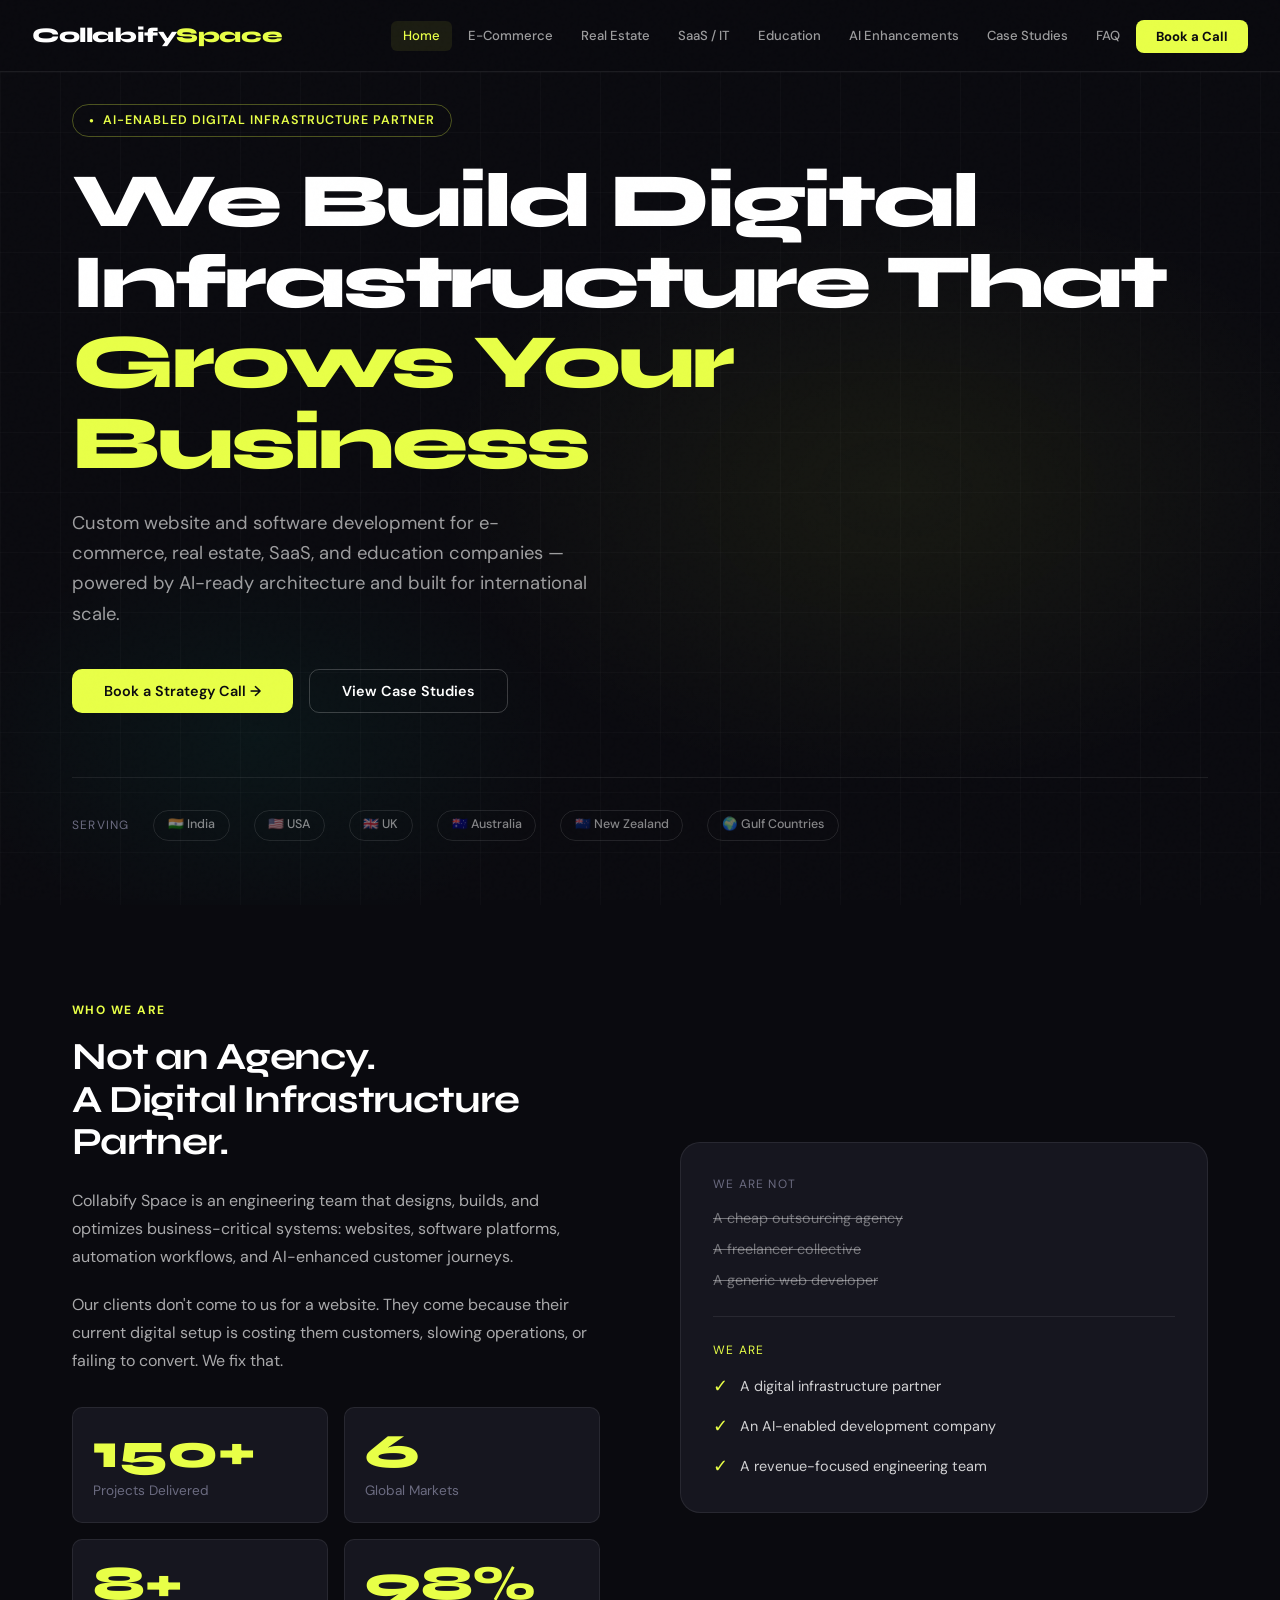
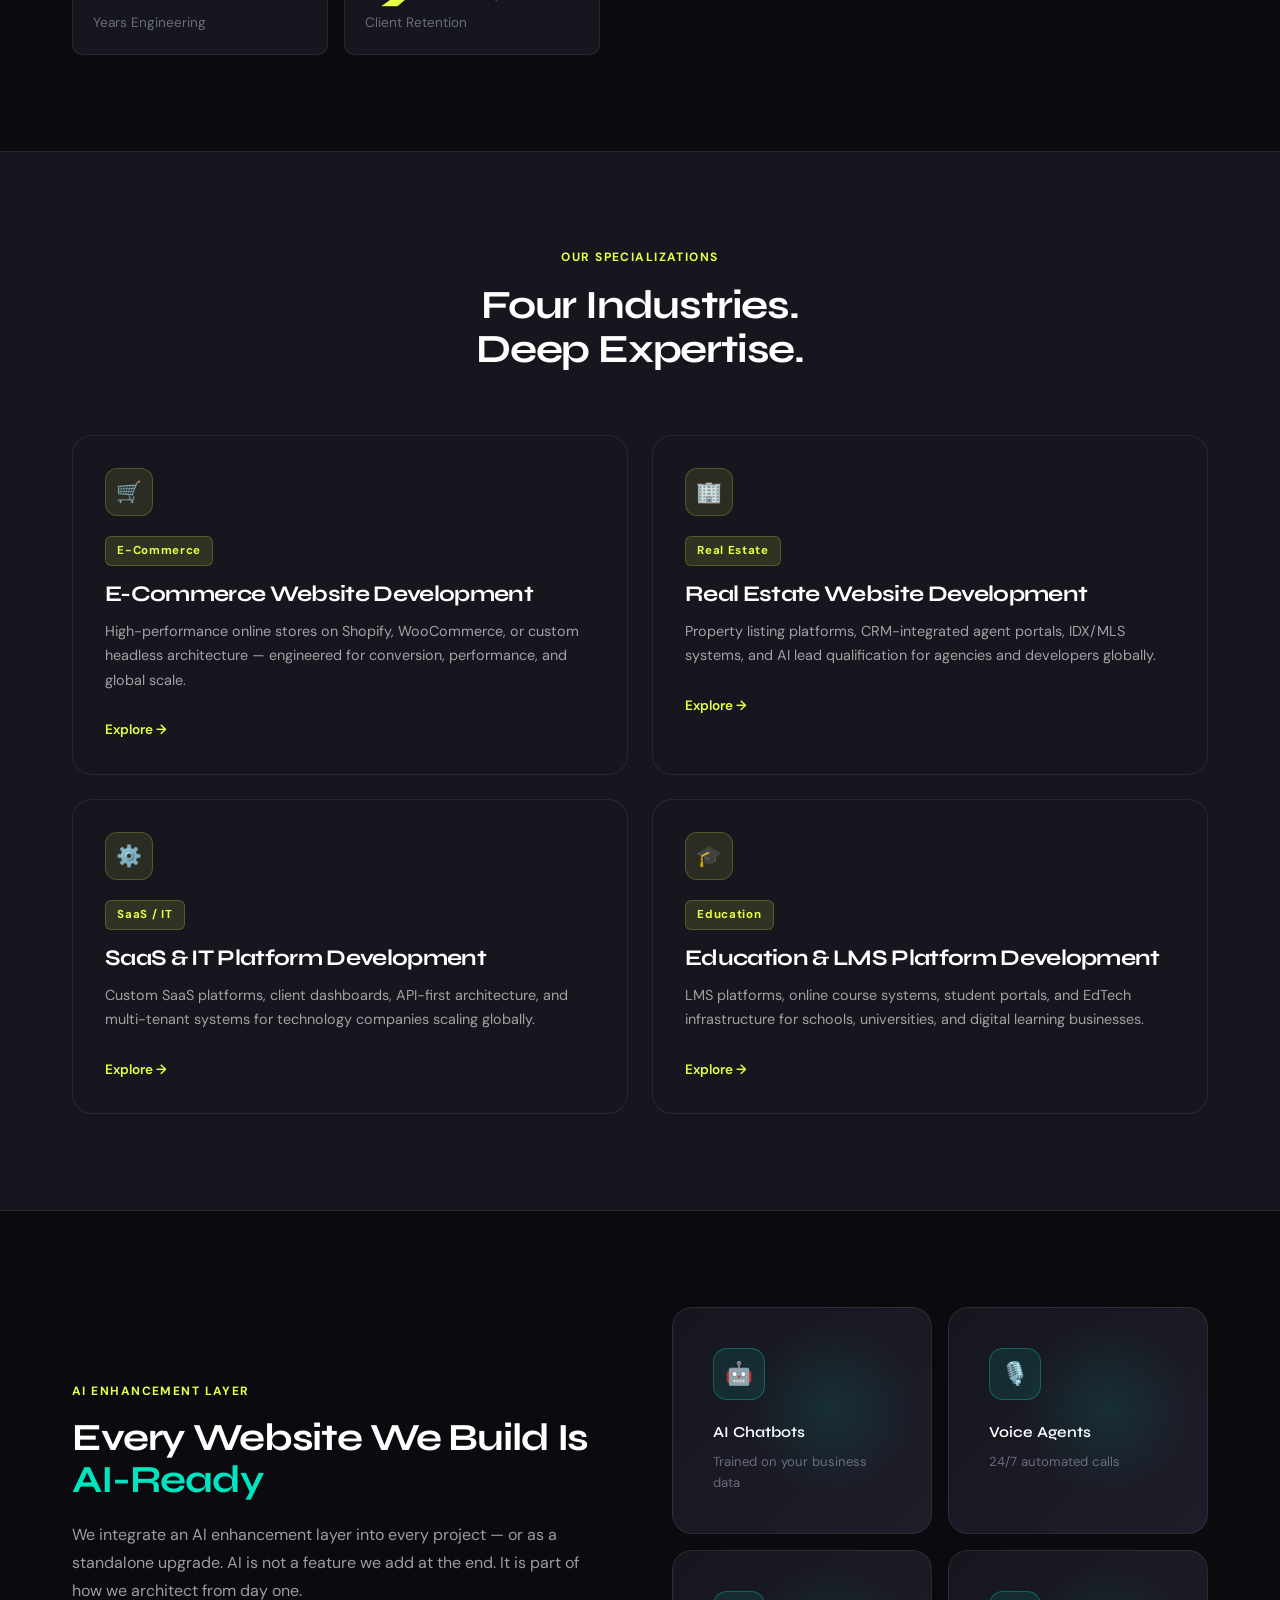
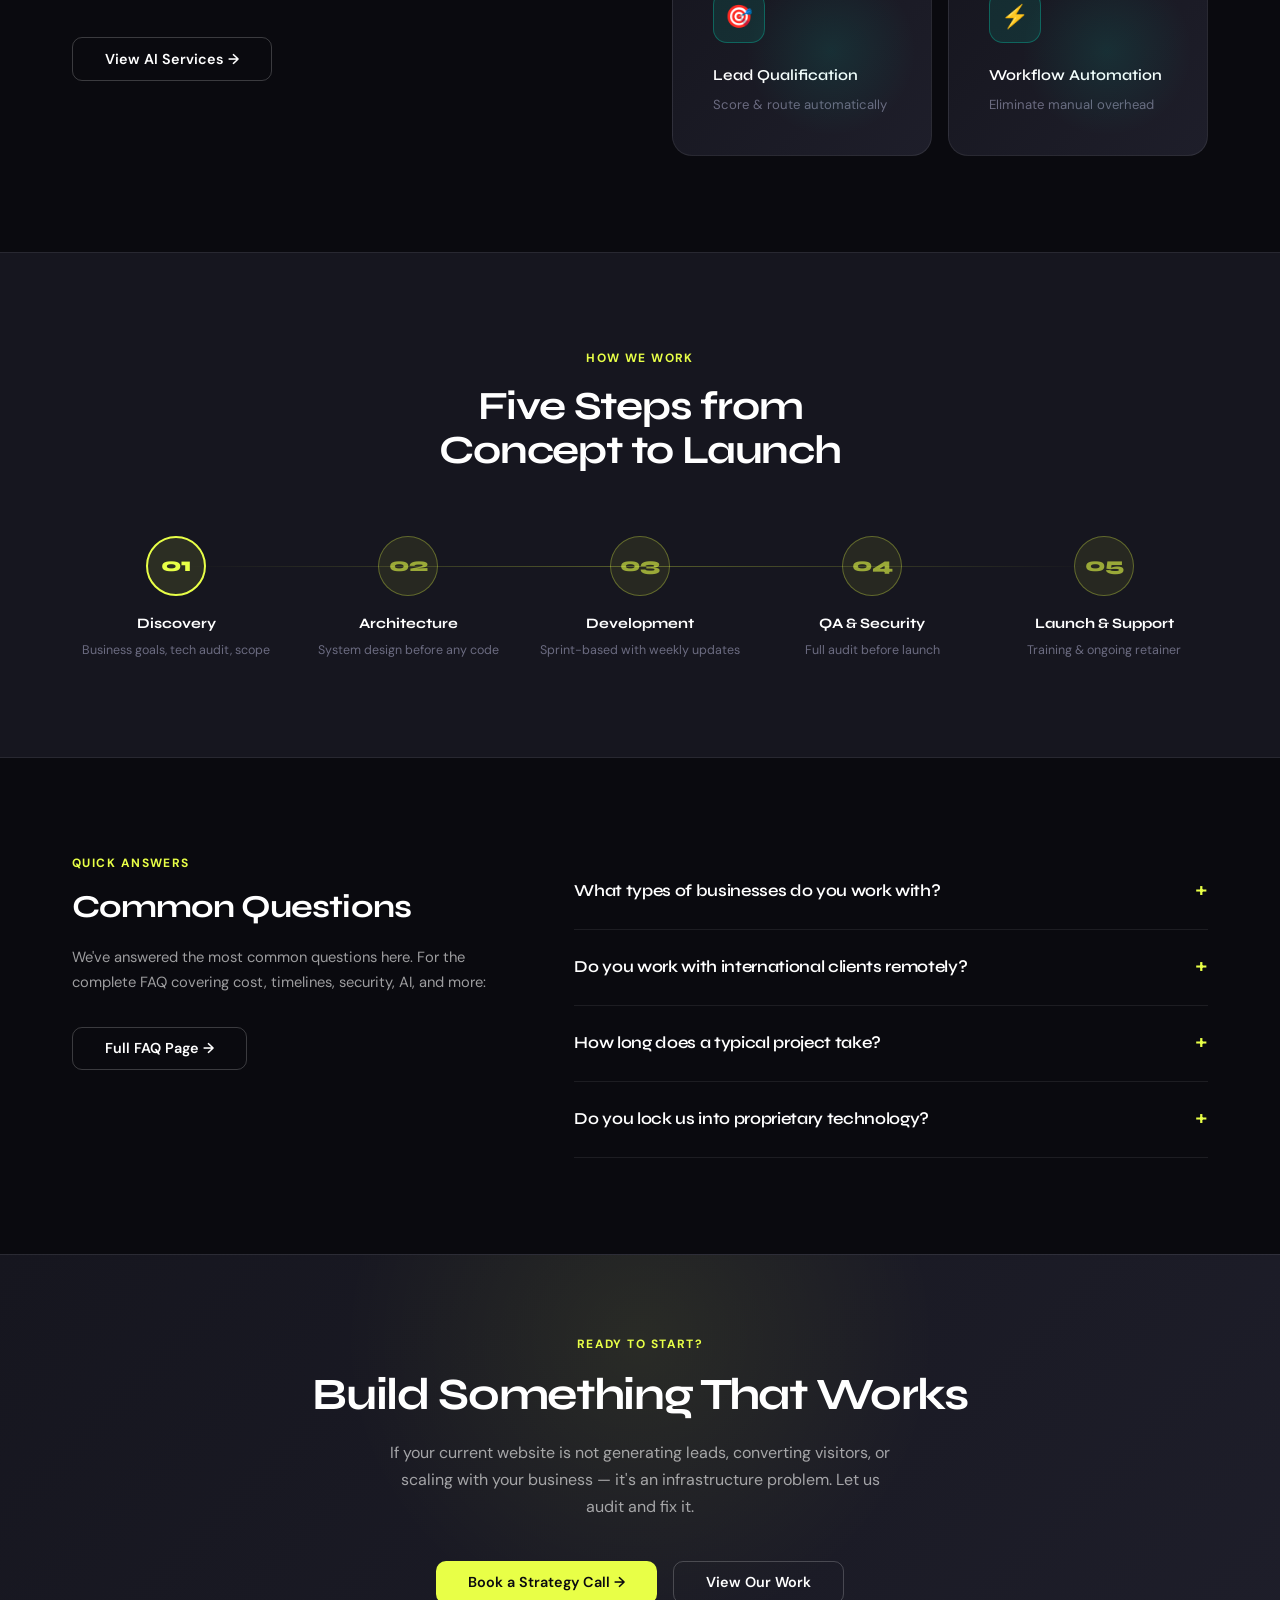
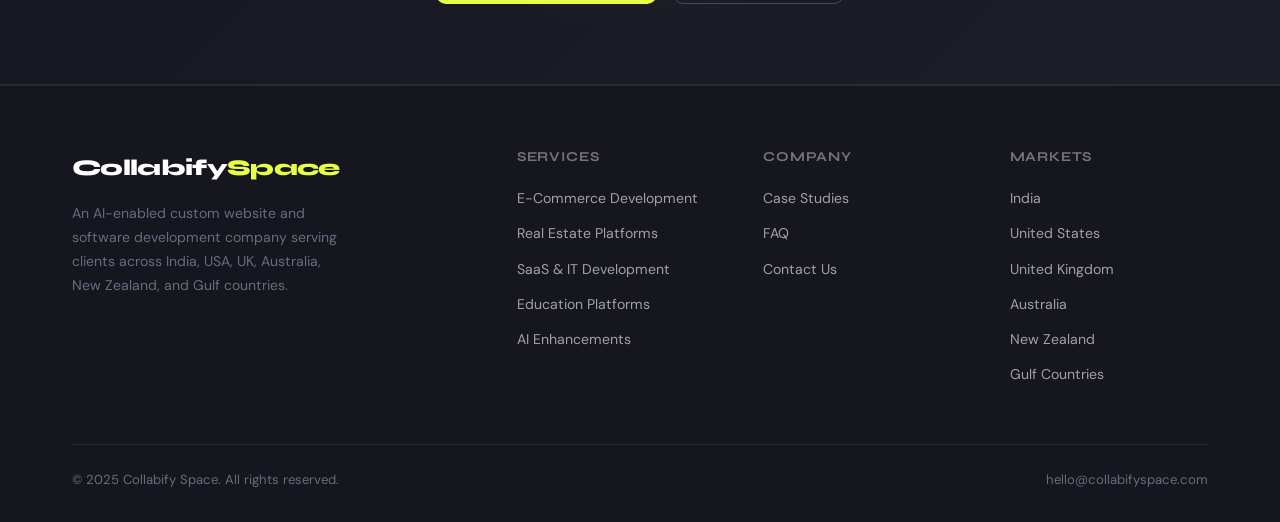
==== collabify-space-website.html @ 069c8706 "Add files via upload" ====
<!DOCTYPE html>
<html lang="en">
<head>
<meta charset="UTF-8">
<meta name="viewport" content="width=device-width, initial-scale=1.0">
<title>Collabify Space — AI-Enabled Web & Software Development</title>
<meta name="description" content="Collabify Space builds revenue-focused websites and software systems for e-commerce, real estate, SaaS, and education businesses across India, USA, UK, Australia, New Zealand, and the Gulf.">
<link rel="preconnect" href="https://fonts.googleapis.com">
<link href="https://fonts.googleapis.com/css2?family=Syne:wght@400;500;600;700;800&family=DM+Sans:ital,opsz,wght@0,9..40,300;0,9..40,400;0,9..40,500;1,9..40,300&display=swap" rel="stylesheet">
<style>
  :root {
    --ink: #0a0a0f;
    --ink2: #16161f;
    --ink3: #1e1e2a;
    --surface: #f5f4f0;
    --surface2: #eeecea;
    --accent: #e8ff47;
    --accent2: #00e5c0;
    --muted: #6b6b80;
    --border: rgba(255,255,255,0.08);
    --border-light: rgba(0,0,0,0.1);
    --font-display: 'Syne', sans-serif;
    --font-body: 'DM Sans', sans-serif;
    --radius: 12px;
    --radius-lg: 20px;
  }

  *, *::before, *::after { box-sizing: border-box; margin: 0; padding: 0; }

  html { scroll-behavior: smooth; }

  body {
    font-family: var(--font-body);
    background: var(--ink);
    color: #fff;
    line-height: 1.6;
    overflow-x: hidden;
  }

  /* NOISE TEXTURE */
  body::before {
    content: '';
    position: fixed;
    inset: 0;
    background-image: url("data:image/svg+xml,%3Csvg viewBox='0 0 256 256' xmlns='http://www.w3.org/2000/svg'%3E%3Cfilter id='noise'%3E%3CfeTurbulence type='fractalNoise' baseFrequency='0.9' numOctaves='4' stitchTiles='stitch'/%3E%3C/filter%3E%3Crect width='100%25' height='100%25' filter='url(%23noise)' opacity='0.04'/%3E%3C/svg%3E");
    pointer-events: none;
    z-index: 9999;
    opacity: 0.4;
  }

  /* ===== NAV ===== */
  nav {
    position: fixed;
    top: 0; left: 0; right: 0;
    z-index: 100;
    padding: 0 2rem;
    height: 72px;
    display: flex;
    align-items: center;
    justify-content: space-between;
    background: rgba(10,10,15,0.85);
    backdrop-filter: blur(20px);
    border-bottom: 1px solid var(--border);
  }

  .nav-logo {
    font-family: var(--font-display);
    font-size: 1.3rem;
    font-weight: 800;
    color: #fff;
    cursor: pointer;
    letter-spacing: -0.02em;
  }
  .nav-logo span { color: var(--accent); }

  .nav-links {
    display: flex;
    gap: 0.25rem;
    list-style: none;
  }

  .nav-links a {
    font-family: var(--font-body);
    font-size: 0.82rem;
    font-weight: 500;
    color: rgba(255,255,255,0.6);
    text-decoration: none;
    padding: 0.4rem 0.75rem;
    border-radius: 6px;
    transition: all 0.2s;
    cursor: pointer;
  }
  .nav-links a:hover { color: #fff; background: rgba(255,255,255,0.07); }
  .nav-links a.active { color: var(--accent); background: rgba(232,255,71,0.08); }

  .nav-cta {
    background: var(--accent);
    color: var(--ink) !important;
    font-weight: 700 !important;
    padding: 0.5rem 1.25rem !important;
    border-radius: 8px !important;
  }
  .nav-cta:hover { background: #fff !important; color: var(--ink) !important; }

  .hamburger {
    display: none;
    flex-direction: column;
    gap: 5px;
    cursor: pointer;
    padding: 4px;
  }
  .hamburger span {
    display: block;
    width: 24px;
    height: 2px;
    background: #fff;
    border-radius: 2px;
    transition: 0.3s;
  }

  /* ===== PAGE SYSTEM ===== */
  .page { display: none; padding-top: 72px; min-height: 100vh; }
  .page.active { display: block; }

  /* ===== LAYOUT ===== */
  .container { max-width: 1200px; margin: 0 auto; padding: 0 2rem; }
  .section { padding: 6rem 0; }
  .section-sm { padding: 4rem 0; }

  /* ===== TYPOGRAPHY ===== */
  h1, h2, h3, h4, h5 {
    font-family: var(--font-display);
    line-height: 1.1;
    letter-spacing: -0.03em;
  }

  .hero-tag {
    display: inline-flex;
    align-items: center;
    gap: 0.5rem;
    font-size: 0.78rem;
    font-weight: 600;
    letter-spacing: 0.08em;
    text-transform: uppercase;
    color: var(--accent);
    border: 1px solid rgba(232,255,71,0.3);
    padding: 0.35rem 1rem;
    border-radius: 100px;
    margin-bottom: 1.5rem;
  }
  .hero-tag::before { content: '●'; font-size: 0.5rem; }

  .label {
    font-size: 0.75rem;
    font-weight: 700;
    letter-spacing: 0.12em;
    text-transform: uppercase;
    color: var(--accent);
    margin-bottom: 1rem;
    display: block;
  }

  /* ===== BUTTONS ===== */
  .btn {
    display: inline-flex;
    align-items: center;
    gap: 0.5rem;
    font-family: var(--font-body);
    font-size: 0.9rem;
    font-weight: 600;
    padding: 0.85rem 2rem;
    border-radius: 10px;
    border: none;
    cursor: pointer;
    text-decoration: none;
    transition: all 0.25s;
    line-height: 1;
  }
  .btn-primary {
    background: var(--accent);
    color: var(--ink);
  }
  .btn-primary:hover { background: #fff; transform: translateY(-2px); box-shadow: 0 12px 40px rgba(232,255,71,0.3); }

  .btn-outline {
    background: transparent;
    color: #fff;
    border: 1px solid rgba(255,255,255,0.2);
  }
  .btn-outline:hover { border-color: rgba(255,255,255,0.6); background: rgba(255,255,255,0.05); }

  /* ===== CARDS ===== */
  .card {
    background: var(--ink2);
    border: 1px solid var(--border);
    border-radius: var(--radius-lg);
    padding: 2rem;
    transition: all 0.3s;
  }
  .card:hover { border-color: rgba(232,255,71,0.2); transform: translateY(-4px); }

  /* ===== GRID ===== */
  .grid-2 { display: grid; grid-template-columns: repeat(2, 1fr); gap: 1.5rem; }
  .grid-3 { display: grid; grid-template-columns: repeat(3, 1fr); gap: 1.5rem; }
  .grid-4 { display: grid; grid-template-columns: repeat(4, 1fr); gap: 1.5rem; }

  /* ===== DIVIDER ===== */
  .divider { border: none; border-top: 1px solid var(--border); margin: 0; }

  /* ===== BADGE ===== */
  .badge {
    display: inline-block;
    font-size: 0.72rem;
    font-weight: 700;
    letter-spacing: 0.06em;
    padding: 0.3rem 0.7rem;
    border-radius: 6px;
    background: rgba(232,255,71,0.12);
    color: var(--accent);
    border: 1px solid rgba(232,255,71,0.2);
  }

  .badge-teal {
    background: rgba(0,229,192,0.12);
    color: var(--accent2);
    border-color: rgba(0,229,192,0.2);
  }

  /* ===== ACCENT LINE ===== */
  .accent-line {
    display: inline-block;
    width: 40px;
    height: 3px;
    background: var(--accent);
    border-radius: 2px;
    margin-bottom: 1.5rem;
  }

  /* ===== STAT BLOCK ===== */
  .stat-num {
    font-family: var(--font-display);
    font-size: 3rem;
    font-weight: 800;
    color: var(--accent);
    line-height: 1;
  }
  .stat-label { font-size: 0.85rem; color: var(--muted); margin-top: 0.25rem; }

  /* ===== FAQ ACCORDION ===== */
  .faq-item {
    border-bottom: 1px solid var(--border);
    padding: 1.5rem 0;
  }
  .faq-q {
    font-family: var(--font-display);
    font-size: 1.05rem;
    font-weight: 600;
    cursor: pointer;
    display: flex;
    justify-content: space-between;
    align-items: start;
    gap: 1rem;
    color: #fff;
    letter-spacing: -0.02em;
  }
  .faq-q::after {
    content: '+';
    font-size: 1.5rem;
    color: var(--accent);
    flex-shrink: 0;
    line-height: 1;
    transition: transform 0.3s;
  }
  .faq-item.open .faq-q::after { transform: rotate(45deg); }
  .faq-a {
    font-size: 0.92rem;
    color: rgba(255,255,255,0.65);
    line-height: 1.7;
    max-height: 0;
    overflow: hidden;
    transition: max-height 0.4s ease, padding-top 0.3s;
  }
  .faq-item.open .faq-a { max-height: 400px; padding-top: 1rem; }

  /* ===== PROCESS STEPS ===== */
  .process-step {
    display: flex;
    gap: 1.5rem;
    align-items: start;
  }
  .step-num {
    font-family: var(--font-display);
    font-size: 3rem;
    font-weight: 800;
    color: rgba(232,255,71,0.15);
    line-height: 1;
    flex-shrink: 0;
    width: 60px;
    text-align: center;
  }

  /* ===== TECH PILL ===== */
  .tech-pill {
    display: inline-block;
    font-size: 0.78rem;
    font-weight: 500;
    padding: 0.35rem 0.85rem;
    border-radius: 100px;
    background: rgba(255,255,255,0.06);
    border: 1px solid rgba(255,255,255,0.1);
    color: rgba(255,255,255,0.75);
    margin: 0.2rem;
  }

  /* ===== CTA SECTION ===== */
  .cta-section {
    background: linear-gradient(135deg, var(--ink2) 0%, var(--ink3) 100%);
    border-top: 1px solid var(--border);
    border-bottom: 1px solid var(--border);
    text-align: center;
    padding: 5rem 0;
    position: relative;
    overflow: hidden;
  }
  .cta-section::before {
    content: '';
    position: absolute;
    top: -50%;
    left: 50%;
    transform: translateX(-50%);
    width: 600px;
    height: 600px;
    background: radial-gradient(circle, rgba(232,255,71,0.08) 0%, transparent 70%);
    pointer-events: none;
  }

  /* ===== FOOTER ===== */
  footer {
    background: var(--ink2);
    border-top: 1px solid var(--border);
    padding: 4rem 0 2rem;
  }
  .footer-grid { display: grid; grid-template-columns: 2fr 1fr 1fr 1fr; gap: 3rem; }
  .footer-logo {
    font-family: var(--font-display);
    font-size: 1.4rem;
    font-weight: 800;
    letter-spacing: -0.03em;
    margin-bottom: 1rem;
  }
  .footer-logo span { color: var(--accent); }
  .footer-desc { font-size: 0.88rem; color: var(--muted); line-height: 1.7; max-width: 280px; }
  .footer-col h4 {
    font-family: var(--font-display);
    font-size: 0.85rem;
    font-weight: 700;
    letter-spacing: 0.06em;
    text-transform: uppercase;
    color: rgba(255,255,255,0.4);
    margin-bottom: 1.25rem;
  }
  .footer-col ul { list-style: none; }
  .footer-col ul li { margin-bottom: 0.6rem; }
  .footer-col ul li a {
    font-size: 0.88rem;
    color: rgba(255,255,255,0.6);
    text-decoration: none;
    cursor: pointer;
    transition: color 0.2s;
  }
  .footer-col ul li a:hover { color: var(--accent); }
  .footer-bottom {
    margin-top: 3rem;
    padding-top: 1.5rem;
    border-top: 1px solid var(--border);
    display: flex;
    justify-content: space-between;
    align-items: center;
    font-size: 0.82rem;
    color: var(--muted);
  }

  /* ===== HERO SPECIFIC ===== */
  .hero {
    min-height: calc(100vh - 72px);
    display: flex;
    align-items: center;
    position: relative;
    overflow: hidden;
  }
  .hero-bg {
    position: absolute;
    inset: 0;
    background:
      radial-gradient(ellipse 60% 60% at 70% 50%, rgba(232,255,71,0.06) 0%, transparent 60%),
      radial-gradient(ellipse 40% 40% at 20% 80%, rgba(0,229,192,0.05) 0%, transparent 60%);
  }
  .hero-grid-lines {
    position: absolute;
    inset: 0;
    background-image:
      linear-gradient(rgba(255,255,255,0.02) 1px, transparent 1px),
      linear-gradient(90deg, rgba(255,255,255,0.02) 1px, transparent 1px);
    background-size: 60px 60px;
  }

  .hero h1 {
    font-size: clamp(2.8rem, 6vw, 5rem);
    font-weight: 800;
    line-height: 1.05;
    letter-spacing: -0.04em;
    margin-bottom: 1.5rem;
  }
  .hero h1 em {
    font-style: normal;
    color: var(--accent);
  }
  .hero-sub {
    font-size: 1.15rem;
    color: rgba(255,255,255,0.6);
    max-width: 520px;
    line-height: 1.65;
    margin-bottom: 2.5rem;
  }
  .hero-actions { display: flex; gap: 1rem; flex-wrap: wrap; }

  .hero-markets {
    margin-top: 4rem;
    padding-top: 2rem;
    border-top: 1px solid var(--border);
    display: flex;
    align-items: center;
    gap: 1.5rem;
    flex-wrap: wrap;
  }
  .market-label { font-size: 0.75rem; color: var(--muted); text-transform: uppercase; letter-spacing: 0.1em; }
  .market-pill {
    font-size: 0.78rem;
    font-weight: 500;
    color: rgba(255,255,255,0.5);
    border: 1px solid rgba(255,255,255,0.1);
    padding: 0.3rem 0.85rem;
    border-radius: 100px;
  }

  /* ===== SERVICE PAGE HERO ===== */
  .page-hero {
    padding: 5rem 0 4rem;
    position: relative;
    overflow: hidden;
    border-bottom: 1px solid var(--border);
  }
  .page-hero::after {
    content: '';
    position: absolute;
    right: -100px;
    top: -100px;
    width: 500px;
    height: 500px;
    background: radial-gradient(circle, rgba(232,255,71,0.06) 0%, transparent 60%);
    pointer-events: none;
  }
  .page-hero h1 { font-size: clamp(2rem, 4vw, 3.5rem); margin-bottom: 1.25rem; }
  .page-hero p {
    font-size: 1.05rem;
    color: rgba(255,255,255,0.6);
    max-width: 600px;
    line-height: 1.7;
  }

  /* ===== FEATURE GRID ===== */
  .feature-icon {
    width: 48px;
    height: 48px;
    border-radius: 12px;
    background: rgba(232,255,71,0.1);
    border: 1px solid rgba(232,255,71,0.2);
    display: flex;
    align-items: center;
    justify-content: center;
    font-size: 1.3rem;
    margin-bottom: 1.25rem;
  }

  /* ===== TIMELINE ===== */
  .timeline {
    position: relative;
    padding-left: 2rem;
  }
  .timeline::before {
    content: '';
    position: absolute;
    left: 0;
    top: 0;
    bottom: 0;
    width: 2px;
    background: linear-gradient(to bottom, var(--accent), transparent);
  }
  .timeline-item {
    position: relative;
    padding-bottom: 2rem;
    padding-left: 2rem;
  }
  .timeline-item::before {
    content: '';
    position: absolute;
    left: -1.55rem;
    top: 6px;
    width: 10px;
    height: 10px;
    border-radius: 50%;
    background: var(--accent);
    border: 2px solid var(--ink);
  }
  .timeline-week {
    font-size: 0.75rem;
    font-weight: 700;
    color: var(--accent);
    letter-spacing: 0.08em;
    text-transform: uppercase;
    margin-bottom: 0.25rem;
  }
  .timeline-step { font-family: var(--font-display); font-size: 1rem; font-weight: 600; margin-bottom: 0.4rem; }
  .timeline-desc { font-size: 0.88rem; color: var(--muted); line-height: 1.6; }

  /* ===== CASE STUDY ===== */
  .case-card {
    background: var(--ink2);
    border: 1px solid var(--border);
    border-radius: var(--radius-lg);
    padding: 2.5rem;
    transition: all 0.3s;
  }
  .case-card:hover { border-color: rgba(232,255,71,0.2); }
  .case-result {
    background: rgba(232,255,71,0.06);
    border: 1px solid rgba(232,255,71,0.15);
    border-radius: 10px;
    padding: 1.25rem;
    margin-top: 1.5rem;
  }

  /* ===== INDUSTRY STRIP ===== */
  .industry-strip {
    display: flex;
    gap: 1rem;
    flex-wrap: wrap;
    margin: 2rem 0;
  }
  .industry-item {
    display: flex;
    align-items: center;
    gap: 0.6rem;
    padding: 0.75rem 1.25rem;
    border: 1px solid var(--border);
    border-radius: 10px;
    cursor: pointer;
    transition: all 0.25s;
    text-decoration: none;
    color: rgba(255,255,255,0.7);
    font-size: 0.88rem;
    font-weight: 500;
  }
  .industry-item:hover { border-color: rgba(232,255,71,0.4); color: var(--accent); background: rgba(232,255,71,0.04); }
  .industry-item .icon { font-size: 1.2rem; }

  /* ===== AI FEATURE BLOCK ===== */
  .ai-block {
    background: linear-gradient(135deg, var(--ink2), var(--ink3));
    border: 1px solid var(--border);
    border-radius: var(--radius-lg);
    padding: 2.5rem;
    position: relative;
    overflow: hidden;
    transition: all 0.3s;
  }
  .ai-block::before {
    content: '';
    position: absolute;
    top: 0; right: 0;
    width: 200px; height: 200px;
    background: radial-gradient(circle, rgba(0,229,192,0.1) 0%, transparent 60%);
  }
  .ai-block:hover { border-color: rgba(0,229,192,0.3); }
  .ai-icon {
    width: 52px;
    height: 52px;
    border-radius: 14px;
    background: rgba(0,229,192,0.1);
    border: 1px solid rgba(0,229,192,0.3);
    display: flex;
    align-items: center;
    justify-content: center;
    font-size: 1.4rem;
    margin-bottom: 1.25rem;
  }

  /* ===== RESPONSIVE ===== */
  @media (max-width: 900px) {
    .nav-links { display: none; }
    .nav-links.open {
      display: flex;
      flex-direction: column;
      position: fixed;
      top: 72px; left: 0; right: 0;
      background: var(--ink);
      padding: 1rem;
      border-bottom: 1px solid var(--border);
      z-index: 99;
    }
    .hamburger { display: flex; }
    .grid-2, .grid-3, .grid-4 { grid-template-columns: 1fr; }
    .footer-grid { grid-template-columns: 1fr 1fr; gap: 2rem; }
    .hero h1 { font-size: 2.5rem; }
    .footer-bottom { flex-direction: column; gap: 0.5rem; text-align: center; }
    .nav-cta { display: none; }
  }

  @media (max-width: 600px) {
    .footer-grid { grid-template-columns: 1fr; }
    .section { padding: 4rem 0; }
    .container { padding: 0 1.25rem; }
  }

  /* ===== ANIMATIONS ===== */
  @keyframes fadeUp {
    from { opacity: 0; transform: translateY(30px); }
    to { opacity: 1; transform: translateY(0); }
  }
  .fade-up { animation: fadeUp 0.7s ease forwards; }
  .fade-up-2 { animation: fadeUp 0.7s 0.15s ease forwards; opacity: 0; }
  .fade-up-3 { animation: fadeUp 0.7s 0.3s ease forwards; opacity: 0; }
  .fade-up-4 { animation: fadeUp 0.7s 0.45s ease forwards; opacity: 0; }

  @keyframes pulse-dot {
    0%, 100% { opacity: 1; }
    50% { opacity: 0.3; }
  }
  .pulse { animation: pulse-dot 2s infinite; }

  /* ===== INLINE SEPARATOR ===== */
  .sep { color: var(--muted); margin: 0 0.5rem; }

  /* ===== PRICING RANGE ===== */
  .pricing-card {
    background: var(--ink2);
    border: 1px solid var(--border);
    border-radius: var(--radius-lg);
    padding: 2rem;
    text-align: center;
  }
  .pricing-card.featured {
    border-color: var(--accent);
    background: linear-gradient(135deg, rgba(232,255,71,0.06), var(--ink2));
  }
  .pricing-tier {
    font-family: var(--font-display);
    font-size: 1.1rem;
    font-weight: 700;
    margin-bottom: 0.5rem;
  }
  .pricing-range {
    font-family: var(--font-display);
    font-size: 1.8rem;
    font-weight: 800;
    color: var(--accent);
    margin: 1rem 0;
  }
  .pricing-desc { font-size: 0.85rem; color: var(--muted); }

  /* ===== WHY US TABLE ===== */
  .comparison-row {
    display: grid;
    grid-template-columns: 1fr 1fr 1fr;
    gap: 0;
    border-bottom: 1px solid var(--border);
    padding: 1rem 0;
    align-items: center;
  }
  .comparison-row:first-child {
    background: rgba(255,255,255,0.03);
    border-radius: 8px 8px 0 0;
    font-weight: 700;
    font-family: var(--font-display);
  }
  .comparison-col { padding: 0.5rem 1rem; font-size: 0.88rem; }
  .check { color: var(--accent); font-size: 1.1rem; }
  .cross { color: var(--muted); font-size: 1.1rem; }

  /* ===== SCROLL INDICATOR ===== */
  .scroll-indicator {
    display: flex;
    align-items: center;
    gap: 0.5rem;
    font-size: 0.75rem;
    color: var(--muted);
    letter-spacing: 0.08em;
    text-transform: uppercase;
  }
  .scroll-line {
    width: 40px;
    height: 1px;
    background: var(--muted);
  }
</style>
</head>
<body>

<!-- NAV -->
<nav>
  <div class="nav-logo" onclick="showPage('home')">Collabify<span>Space</span></div>
  <ul class="nav-links" id="navLinks">
    <li><a onclick="showPage('home')" class="active" id="nav-home">Home</a></li>
    <li><a onclick="showPage('ecommerce')" id="nav-ecommerce">E-Commerce</a></li>
    <li><a onclick="showPage('realestate')" id="nav-realestate">Real Estate</a></li>
    <li><a onclick="showPage('saas')" id="nav-saas">SaaS / IT</a></li>
    <li><a onclick="showPage('education')" id="nav-education">Education</a></li>
    <li><a onclick="showPage('ai')" id="nav-ai">AI Enhancements</a></li>
    <li><a onclick="showPage('casestudies')" id="nav-casestudies">Case Studies</a></li>
    <li><a onclick="showPage('faq')" id="nav-faq">FAQ</a></li>
    <li><a class="nav-cta" onclick="scrollCTA()">Book a Call</a></li>
  </ul>
  <div class="hamburger" id="hamburger" onclick="toggleMenu()">
    <span></span><span></span><span></span>
  </div>
</nav>

<!-- ================================================================ -->
<!-- PAGE: HOME -->
<!-- ================================================================ -->
<div class="page active" id="page-home">

  <!-- HERO -->
  <section class="hero">
    <div class="hero-bg"></div>
    <div class="hero-grid-lines"></div>
    <div class="container" style="position:relative;z-index:1;padding-top:2rem;padding-bottom:4rem;">
      <div class="hero-tag fade-up">AI-Enabled Digital Infrastructure Partner</div>
      <h1 class="fade-up-2">We Build Digital<br>Infrastructure That<br><em>Grows Your Business</em></h1>
      <p class="hero-sub fade-up-3">Custom website and software development for e-commerce, real estate, SaaS, and education companies — powered by AI-ready architecture and built for international scale.</p>
      <div class="hero-actions fade-up-4">
        <a class="btn btn-primary" onclick="scrollCTA()">Book a Strategy Call →</a>
        <a class="btn btn-outline" onclick="showPage('casestudies')">View Case Studies</a>
      </div>
      <div class="hero-markets fade-up-4">
        <span class="market-label">Serving</span>
        <span class="market-pill">🇮🇳 India</span>
        <span class="market-pill">🇺🇸 USA</span>
        <span class="market-pill">🇬🇧 UK</span>
        <span class="market-pill">🇦🇺 Australia</span>
        <span class="market-pill">🇳🇿 New Zealand</span>
        <span class="market-pill">🌍 Gulf Countries</span>
      </div>
    </div>
  </section>

  <!-- WHO WE ARE -->
  <section class="section">
    <div class="container">
      <div style="display:grid;grid-template-columns:1fr 1fr;gap:5rem;align-items:center;">
        <div>
          <span class="label">Who We Are</span>
          <h2 style="font-size:2.4rem;margin-bottom:1.5rem;">Not an Agency.<br>A Digital Infrastructure Partner.</h2>
          <p style="color:rgba(255,255,255,0.65);line-height:1.75;margin-bottom:1.25rem;">Collabify Space is an engineering team that designs, builds, and optimizes business-critical systems: websites, software platforms, automation workflows, and AI-enhanced customer journeys.</p>
          <p style="color:rgba(255,255,255,0.65);line-height:1.75;margin-bottom:2rem;">Our clients don't come to us for a website. They come because their current digital setup is costing them customers, slowing operations, or failing to convert. We fix that.</p>
          <div style="display:grid;grid-template-columns:1fr 1fr;gap:1rem;">
            <div style="padding:1.25rem;background:var(--ink2);border:1px solid var(--border);border-radius:10px;">
              <div class="stat-num">150+</div>
              <div class="stat-label">Projects Delivered</div>
            </div>
            <div style="padding:1.25rem;background:var(--ink2);border:1px solid var(--border);border-radius:10px;">
              <div class="stat-num">6</div>
              <div class="stat-label">Global Markets</div>
            </div>
            <div style="padding:1.25rem;background:var(--ink2);border:1px solid var(--border);border-radius:10px;">
              <div class="stat-num">8+</div>
              <div class="stat-label">Years Engineering</div>
            </div>
            <div style="padding:1.25rem;background:var(--ink2);border:1px solid var(--border);border-radius:10px;">
              <div class="stat-num">98%</div>
              <div class="stat-label">Client Retention</div>
            </div>
          </div>
        </div>
        <div>
          <div style="padding:2rem;background:var(--ink2);border:1px solid var(--border);border-radius:var(--radius-lg);">
            <div style="margin-bottom:1.5rem;padding-bottom:1.5rem;border-bottom:1px solid var(--border);">
              <div style="font-size:0.75rem;letter-spacing:0.1em;text-transform:uppercase;color:var(--muted);margin-bottom:0.75rem;">We Are NOT</div>
              <div style="display:flex;flex-direction:column;gap:0.5rem;">
                <span style="font-size:0.9rem;color:rgba(255,255,255,0.4);text-decoration:line-through;">A cheap outsourcing agency</span>
                <span style="font-size:0.9rem;color:rgba(255,255,255,0.4);text-decoration:line-through;">A freelancer collective</span>
                <span style="font-size:0.9rem;color:rgba(255,255,255,0.4);text-decoration:line-through;">A generic web developer</span>
              </div>
            </div>
            <div>
              <div style="font-size:0.75rem;letter-spacing:0.1em;text-transform:uppercase;color:var(--accent);margin-bottom:0.75rem;">We ARE</div>
              <div style="display:flex;flex-direction:column;gap:0.75rem;">
                <div style="display:flex;align-items:center;gap:0.75rem;">
                  <span style="color:var(--accent);font-size:1.1rem;">✓</span>
                  <span style="font-size:0.9rem;color:rgba(255,255,255,0.8);">A digital infrastructure partner</span>
                </div>
                <div style="display:flex;align-items:center;gap:0.75rem;">
                  <span style="color:var(--accent);font-size:1.1rem;">✓</span>
                  <span style="font-size:0.9rem;color:rgba(255,255,255,0.8);">An AI-enabled development company</span>
                </div>
                <div style="display:flex;align-items:center;gap:0.75rem;">
                  <span style="color:var(--accent);font-size:1.1rem;">✓</span>
                  <span style="font-size:0.9rem;color:rgba(255,255,255,0.8);">A revenue-focused engineering team</span>
                </div>
              </div>
            </div>
          </div>
        </div>
      </div>
    </div>
  </section>

  <!-- INDUSTRIES -->
  <section class="section" style="background:var(--ink2);border-top:1px solid var(--border);border-bottom:1px solid var(--border);">
    <div class="container">
      <div style="text-align:center;margin-bottom:4rem;">
        <span class="label">Our Specializations</span>
        <h2 style="font-size:2.5rem;">Four Industries.<br>Deep Expertise.</h2>
      </div>
      <div class="grid-2">
        <div class="card" onclick="showPage('ecommerce')" style="cursor:pointer;">
          <div class="feature-icon">🛒</div>
          <div class="badge" style="margin-bottom:1rem;">E-Commerce</div>
          <h3 style="font-size:1.4rem;margin-bottom:0.75rem;">E-Commerce Website Development</h3>
          <p style="color:rgba(255,255,255,0.6);font-size:0.9rem;line-height:1.7;margin-bottom:1.5rem;">High-performance online stores on Shopify, WooCommerce, or custom headless architecture — engineered for conversion, performance, and global scale.</p>
          <span style="color:var(--accent);font-size:0.85rem;font-weight:600;">Explore → </span>
        </div>
        <div class="card" onclick="showPage('realestate')" style="cursor:pointer;">
          <div class="feature-icon">🏢</div>
          <div class="badge" style="margin-bottom:1rem;">Real Estate</div>
          <h3 style="font-size:1.4rem;margin-bottom:0.75rem;">Real Estate Website Development</h3>
          <p style="color:rgba(255,255,255,0.6);font-size:0.9rem;line-height:1.7;margin-bottom:1.5rem;">Property listing platforms, CRM-integrated agent portals, IDX/MLS systems, and AI lead qualification for agencies and developers globally.</p>
          <span style="color:var(--accent);font-size:0.85rem;font-weight:600;">Explore → </span>
        </div>
        <div class="card" onclick="showPage('saas')" style="cursor:pointer;">
          <div class="feature-icon">⚙️</div>
          <div class="badge" style="margin-bottom:1rem;">SaaS / IT</div>
          <h3 style="font-size:1.4rem;margin-bottom:0.75rem;">SaaS & IT Platform Development</h3>
          <p style="color:rgba(255,255,255,0.6);font-size:0.9rem;line-height:1.7;margin-bottom:1.5rem;">Custom SaaS platforms, client dashboards, API-first architecture, and multi-tenant systems for technology companies scaling globally.</p>
          <span style="color:var(--accent);font-size:0.85rem;font-weight:600;">Explore → </span>
        </div>
        <div class="card" onclick="showPage('education')" style="cursor:pointer;">
          <div class="feature-icon">🎓</div>
          <div class="badge" style="margin-bottom:1rem;">Education</div>
          <h3 style="font-size:1.4rem;margin-bottom:0.75rem;">Education & LMS Platform Development</h3>
          <p style="color:rgba(255,255,255,0.6);font-size:0.9rem;line-height:1.7;margin-bottom:1.5rem;">LMS platforms, online course systems, student portals, and EdTech infrastructure for schools, universities, and digital learning businesses.</p>
          <span style="color:var(--accent);font-size:0.85rem;font-weight:600;">Explore → </span>
        </div>
      </div>
    </div>
  </section>

  <!-- AI ENHANCEMENT -->
  <section class="section">
    <div class="container">
      <div style="display:grid;grid-template-columns:1fr 1fr;gap:4rem;align-items:center;">
        <div>
          <span class="label">AI Enhancement Layer</span>
          <h2 style="font-size:2.4rem;margin-bottom:1.25rem;">Every Website We Build Is <em style="font-style:normal;color:var(--accent2);">AI-Ready</em></h2>
          <p style="color:rgba(255,255,255,0.6);line-height:1.75;margin-bottom:2rem;">We integrate an AI enhancement layer into every project — or as a standalone upgrade. AI is not a feature we add at the end. It is part of how we architect from day one.</p>
          <a class="btn btn-outline" onclick="showPage('ai')">View AI Services →</a>
        </div>
        <div style="display:grid;grid-template-columns:1fr 1fr;gap:1rem;">
          <div class="ai-block">
            <div class="ai-icon">🤖</div>
            <div style="font-family:var(--font-display);font-size:0.95rem;font-weight:600;margin-bottom:0.4rem;">AI Chatbots</div>
            <div style="font-size:0.82rem;color:var(--muted);">Trained on your business data</div>
          </div>
          <div class="ai-block">
            <div class="ai-icon">🎙️</div>
            <div style="font-family:var(--font-display);font-size:0.95rem;font-weight:600;margin-bottom:0.4rem;">Voice Agents</div>
            <div style="font-size:0.82rem;color:var(--muted);">24/7 automated calls</div>
          </div>
          <div class="ai-block">
            <div class="ai-icon">🎯</div>
            <div style="font-family:var(--font-display);font-size:0.95rem;font-weight:600;margin-bottom:0.4rem;">Lead Qualification</div>
            <div style="font-size:0.82rem;color:var(--muted);">Score & route automatically</div>
          </div>
          <div class="ai-block">
            <div class="ai-icon">⚡</div>
            <div style="font-family:var(--font-display);font-size:0.95rem;font-weight:600;margin-bottom:0.4rem;">Workflow Automation</div>
            <div style="font-size:0.82rem;color:var(--muted);">Eliminate manual overhead</div>
          </div>
        </div>
      </div>
    </div>
  </section>

  <!-- PROCESS -->
  <section class="section" style="background:var(--ink2);border-top:1px solid var(--border);border-bottom:1px solid var(--border);">
    <div class="container">
      <div style="text-align:center;margin-bottom:4rem;">
        <span class="label">How We Work</span>
        <h2 style="font-size:2.5rem;">Five Steps from<br>Concept to Launch</h2>
      </div>
      <div style="display:grid;grid-template-columns:repeat(5,1fr);gap:1.5rem;position:relative;">
        <div style="position:absolute;top:30px;left:10%;right:10%;height:1px;background:linear-gradient(90deg,transparent,var(--accent),transparent);opacity:0.3;"></div>
        <div style="text-align:center;position:relative;">
          <div style="width:60px;height:60px;border-radius:50%;background:rgba(232,255,71,0.1);border:2px solid var(--accent);display:flex;align-items:center;justify-content:center;margin:0 auto 1rem;font-family:var(--font-display);font-weight:800;font-size:1.2rem;color:var(--accent);">01</div>
          <div style="font-family:var(--font-display);font-weight:700;font-size:0.9rem;margin-bottom:0.4rem;">Discovery</div>
          <div style="font-size:0.78rem;color:var(--muted);">Business goals, tech audit, scope</div>
        </div>
        <div style="text-align:center;position:relative;">
          <div style="width:60px;height:60px;border-radius:50%;background:rgba(232,255,71,0.08);border:1px solid rgba(232,255,71,0.3);display:flex;align-items:center;justify-content:center;margin:0 auto 1rem;font-family:var(--font-display);font-weight:800;font-size:1.2rem;color:rgba(232,255,71,0.6);">02</div>
          <div style="font-family:var(--font-display);font-weight:700;font-size:0.9rem;margin-bottom:0.4rem;">Architecture</div>
          <div style="font-size:0.78rem;color:var(--muted);">System design before any code</div>
        </div>
        <div style="text-align:center;position:relative;">
          <div style="width:60px;height:60px;border-radius:50%;background:rgba(232,255,71,0.08);border:1px solid rgba(232,255,71,0.3);display:flex;align-items:center;justify-content:center;margin:0 auto 1rem;font-family:var(--font-display);font-weight:800;font-size:1.2rem;color:rgba(232,255,71,0.6);">03</div>
          <div style="font-family:var(--font-display);font-weight:700;font-size:0.9rem;margin-bottom:0.4rem;">Development</div>
          <div style="font-size:0.78rem;color:var(--muted);">Sprint-based with weekly updates</div>
        </div>
        <div style="text-align:center;position:relative;">
          <div style="width:60px;height:60px;border-radius:50%;background:rgba(232,255,71,0.08);border:1px solid rgba(232,255,71,0.3);display:flex;align-items:center;justify-content:center;margin:0 auto 1rem;font-family:var(--font-display);font-weight:800;font-size:1.2rem;color:rgba(232,255,71,0.6);">04</div>
          <div style="font-family:var(--font-display);font-weight:700;font-size:0.9rem;margin-bottom:0.4rem;">QA & Security</div>
          <div style="font-size:0.78rem;color:var(--muted);">Full audit before launch</div>
        </div>
        <div style="text-align:center;position:relative;">
          <div style="width:60px;height:60px;border-radius:50%;background:rgba(232,255,71,0.08);border:1px solid rgba(232,255,71,0.3);display:flex;align-items:center;justify-content:center;margin:0 auto 1rem;font-family:var(--font-display);font-weight:800;font-size:1.2rem;color:rgba(232,255,71,0.6);">05</div>
          <div style="font-family:var(--font-display);font-weight:700;font-size:0.9rem;margin-bottom:0.4rem;">Launch & Support</div>
          <div style="font-size:0.78rem;color:var(--muted);">Training & ongoing retainer</div>
        </div>
      </div>
    </div>
  </section>

  <!-- FAQ SNIPPET -->
  <section class="section">
    <div class="container">
      <div style="display:grid;grid-template-columns:1fr 1.5fr;gap:5rem;align-items:start;">
        <div>
          <span class="label">Quick Answers</span>
          <h2 style="font-size:2rem;margin-bottom:1.25rem;">Common Questions</h2>
          <p style="color:rgba(255,255,255,0.6);font-size:0.92rem;line-height:1.7;margin-bottom:2rem;">We've answered the most common questions here. For the complete FAQ covering cost, timelines, security, AI, and more:</p>
          <a class="btn btn-outline" onclick="showPage('faq')">Full FAQ Page →</a>
        </div>
        <div>
          <div class="faq-item">
            <div class="faq-q" onclick="toggleFaq(this)">What types of businesses do you work with?</div>
            <div class="faq-a">We work with e-commerce brands, real estate agencies, SaaS companies, and educational institutions at growth stage and above — typically businesses with 10+ employees or consistent revenue who need a professional digital infrastructure partner, not a freelancer.</div>
          </div>
          <div class="faq-item">
            <div class="faq-q" onclick="toggleFaq(this)">Do you work with international clients remotely?</div>
            <div class="faq-a">Yes. All project communication, design reviews, sprint updates, and handover documentation are structured for remote international collaboration. We work across time zones — USA, UK, Australia, Gulf, and India — without friction.</div>
          </div>
          <div class="faq-item">
            <div class="faq-q" onclick="toggleFaq(this)">How long does a typical project take?</div>
            <div class="faq-a">A standard business website: 4–6 weeks. A custom e-commerce store or SaaS platform: 8–20 weeks. We provide a scoped timeline estimate in every discovery session, at no charge for qualified projects.</div>
          </div>
          <div class="faq-item">
            <div class="faq-q" onclick="toggleFaq(this)">Do you lock us into proprietary technology?</div>
            <div class="faq-a">No. We build on open-source and widely-adopted technology stacks. You own your code, database, and infrastructure. Everything we build is documented and transferable.</div>
          </div>
        </div>
      </div>
    </div>
  </section>

  <!-- CTA -->
  <div class="cta-section" id="home-cta">
    <div class="container" style="position:relative;z-index:1;">
      <span class="label" style="display:block;text-align:center;">Ready to Start?</span>
      <h2 style="font-size:2.8rem;margin-bottom:1.25rem;">Build Something That Works</h2>
      <p style="color:rgba(255,255,255,0.6);max-width:500px;margin:0 auto 2.5rem;line-height:1.7;">If your current website is not generating leads, converting visitors, or scaling with your business — it's an infrastructure problem. Let us audit and fix it.</p>
      <div style="display:flex;gap:1rem;justify-content:center;flex-wrap:wrap;">
        <a class="btn btn-primary" href="mailto:hello@collabifyspace.com">Book a Strategy Call →</a>
        <a class="btn btn-outline" onclick="showPage('casestudies')">View Our Work</a>
      </div>
    </div>
  </div>

  <!-- FOOTER -->
  <footer>
    <div class="container">
      <div class="footer-grid">
        <div>
          <div class="footer-logo">Collabify<span>Space</span></div>
          <p class="footer-desc">An AI-enabled custom website and software development company serving clients across India, USA, UK, Australia, New Zealand, and Gulf countries.</p>
        </div>
        <div class="footer-col">
          <h4>Services</h4>
          <ul>
            <li><a onclick="showPage('ecommerce')">E-Commerce Development</a></li>
            <li><a onclick="showPage('realestate')">Real Estate Platforms</a></li>
            <li><a onclick="showPage('saas')">SaaS & IT Development</a></li>
            <li><a onclick="showPage('education')">Education Platforms</a></li>
            <li><a onclick="showPage('ai')">AI Enhancements</a></li>
          </ul>
        </div>
        <div class="footer-col">
          <h4>Company</h4>
          <ul>
            <li><a onclick="showPage('casestudies')">Case Studies</a></li>
            <li><a onclick="showPage('faq')">FAQ</a></li>
            <li><a href="mailto:hello@collabifyspace.com">Contact Us</a></li>
          </ul>
        </div>
        <div class="footer-col">
          <h4>Markets</h4>
          <ul>
            <li><a>India</a></li>
            <li><a>United States</a></li>
            <li><a>United Kingdom</a></li>
            <li><a>Australia</a></li>
            <li><a>New Zealand</a></li>
            <li><a>Gulf Countries</a></li>
          </ul>
        </div>
      </div>
      <div class="footer-bottom">
        <span>© 2025 Collabify Space. All rights reserved.</span>
        <span>hello@collabifyspace.com</span>
      </div>
    </div>
  </footer>
</div>

<!-- ================================================================ -->
<!-- PAGE: E-COMMERCE -->
<!-- ================================================================ -->
<div class="page" id="page-ecommerce">
  <div class="page-hero">
    <div class="container">
      <span class="label">E-Commerce Development</span>
      <div class="hero-tag">Shopify · WooCommerce · Headless · Custom</div>
      <h1>E-Commerce Website Development That Converts Browsers Into Buyers</h1>
      <p>We build online stores designed around your customer's purchase journey — from single-product DTC brands to multi-category marketplaces engineered for performance, scalability, and revenue growth.</p>
      <div style="margin-top:2rem;display:flex;gap:1rem;flex-wrap:wrap;">
        <a class="btn btn-primary" href="mailto:hello@collabifyspace.com">Start Your Project →</a>
        <a class="btn btn-outline" onclick="showPage('casestudies')">See Case Studies</a>
      </div>
    </div>
  </div>

  <section class="section">
    <div class="container">
      <div style="display:grid;grid-template-columns:1fr 1fr;gap:5rem;">
        <div>
          <span class="label">The Real Problem</span>
          <h2 style="font-size:2rem;margin-bottom:1.25rem;">Why Most E-Commerce Stores Fail to Convert</h2>
          <p style="color:rgba(255,255,255,0.65);line-height:1.75;margin-bottom:1rem;">Slow load times, poor mobile UX, broken checkout flows, and backend systems that don't sync in real time — these are infrastructure failures dressed up as marketing problems.</p>
          <p style="color:rgba(255,255,255,0.65);line-height:1.75;margin-bottom:1.5rem;">Generic templates built for everything serve no one well. Your store needs to be built around your product catalog, your customer's behavior, and your target market's payment preferences.</p>
          <div style="display:grid;grid-template-columns:1fr 1fr;gap:1rem;">
            <div style="padding:1rem;background:rgba(255,59,48,0.06);border:1px solid rgba(255,59,48,0.15);border-radius:10px;">
              <div style="font-size:1.8rem;font-weight:800;font-family:var(--font-display);color:#ff6b6b;">70%</div>
              <div style="font-size:0.8rem;color:var(--muted);">Cart abandonment from checkout friction</div>
            </div>
            <div style="padding:1rem;background:rgba(255,59,48,0.06);border:1px solid rgba(255,59,48,0.15);border-radius:10px;">
              <div style="font-size:1.8rem;font-weight:800;font-family:var(--font-display);color:#ff6b6b;">8s</div>
              <div style="font-size:0.8rem;color:var(--muted);">Average load time kills mobile conversions</div>
            </div>
          </div>
        </div>
        <div>
          <span class="label">Platform Selection</span>
          <h2 style="font-size:2rem;margin-bottom:1.25rem;">We Recommend the Right Platform for Your Model</h2>
          <div style="display:flex;flex-direction:column;gap:1rem;">
            <div style="padding:1.25rem;background:var(--ink2);border:1px solid var(--border);border-radius:12px;">
              <div style="font-family:var(--font-display);font-weight:700;margin-bottom:0.4rem;">Shopify / Shopify Plus</div>
              <div style="font-size:0.85rem;color:var(--muted);">Best for speed-to-market, subscriptions, and international multi-currency stores</div>
            </div>
            <div style="padding:1.25rem;background:var(--ink2);border:1px solid var(--border);border-radius:12px;">
              <div style="font-family:var(--font-display);font-weight:700;margin-bottom:0.4rem;">WooCommerce</div>
              <div style="font-size:0.85rem;color:var(--muted);">Best for deep content integration, complex configurators, heavy customization</div>
            </div>
            <div style="padding:1.25rem;background:var(--ink2);border:1px solid rgba(232,255,71,0.2);border-radius:12px;">
              <div style="font-family:var(--font-display);font-weight:700;margin-bottom:0.4rem;">Custom Headless Commerce <span class="badge" style="margin-left:0.5rem;">Recommended</span></div>
              <div style="font-size:0.85rem;color:var(--muted);">Next.js frontend + commerce API for maximum performance and unique UX</div>
            </div>
            <div style="padding:1.25rem;background:var(--ink2);border:1px solid var(--border);border-radius:12px;">
              <div style="font-family:var(--font-display);font-weight:700;margin-bottom:0.4rem;">Magento / Adobe Commerce</div>
              <div style="font-size:0.85rem;color:var(--muted);">Enterprise catalogs with B2B pricing, multi-store, and ERP integrations</div>
            </div>
          </div>
        </div>
      </div>
    </div>
  </section>

  <!-- FEATURES -->
  <section class="section" style="background:var(--ink2);border-top:1px solid var(--border);border-bottom:1px solid var(--border);">
    <div class="container">
      <div style="text-align:center;margin-bottom:3rem;">
        <span class="label">Core Features</span>
        <h2 style="font-size:2.2rem;">What We Build Into Every Store</h2>
      </div>
      <div class="grid-3">
        <div class="card">
          <div class="feature-icon">⚡</div>
          <h3 style="font-size:1.1rem;margin-bottom:0.6rem;">Performance Engineering</h3>
          <p style="font-size:0.88rem;color:var(--muted);line-height:1.6;">LCP under 2.5s, CLS below 0.1, FID under 100ms. Core Web Vitals optimization is non-negotiable on every build we deliver.</p>
        </div>
        <div class="card">
          <div class="feature-icon">🌍</div>
          <h3 style="font-size:1.1rem;margin-bottom:0.6rem;">Multi-Currency & Multi-Region</h3>
          <p style="font-size:0.88rem;color:var(--muted);line-height:1.6;">Geolocation-based currency, regional pricing, localized payment gateways, and shipping zone configuration for global brands.</p>
        </div>
        <div class="card">
          <div class="feature-icon">🔗</div>
          <h3 style="font-size:1.1rem;margin-bottom:0.6rem;">Inventory & ERP Integration</h3>
          <p style="font-size:0.88rem;color:var(--muted);line-height:1.6;">Real-time sync with inventory management (Linnworks, SKULabs), dropshipping supplier APIs, and warehouse management systems.</p>
        </div>
        <div class="card">
          <div class="feature-icon">🛡️</div>
          <h3 style="font-size:1.1rem;margin-bottom:0.6rem;">Security & PCI Compliance</h3>
          <p style="font-size:0.88rem;color:var(--muted);line-height:1.6;">OWASP top-10 protection, SSL, secure API key management, CSRF prevention, and PCI DSS-compliant payment handling.</p>
        </div>
        <div class="card">
          <div class="feature-icon">🔍</div>
          <h3 style="font-size:1.1rem;margin-bottom:0.6rem;">SEO Architecture</h3>
          <p style="font-size:0.88rem;color:var(--muted);line-height:1.6;">Product Schema, canonical URLs, faceted navigation handled correctly, XML sitemaps, and page-level meta management to drive organic traffic.</p>
        </div>
        <div class="card">
          <div class="feature-icon">🤖</div>
          <h3 style="font-size:1.1rem;margin-bottom:0.6rem;">AI-Powered Recommendations</h3>
          <p style="font-size:0.88rem;color:var(--muted);line-height:1.6;">Product recommendation engines, AI search with natural language queries, and AI chatbots that reduce support load by 40–60%.</p>
        </div>
      </div>
    </div>
  </section>

  <!-- TECH STACK -->
  <section class="section">
    <div class="container">
      <span class="label">Technology Stack</span>
      <h2 style="font-size:2rem;margin-bottom:2rem;">What We Build With</h2>
      <div style="display:flex;flex-direction:column;gap:1.25rem;">
        <div style="display:flex;gap:1rem;align-items:center;flex-wrap:wrap;">
          <span style="font-size:0.75rem;font-weight:700;letter-spacing:0.08em;text-transform:uppercase;color:var(--muted);width:100px;flex-shrink:0;">Frontend</span>
          <span class="tech-pill">Next.js</span><span class="tech-pill">React</span><span class="tech-pill">Liquid (Shopify)</span><span class="tech-pill">Gutenberg</span>
        </div>
        <div class="divider"></div>
        <div style="display:flex;gap:1rem;align-items:center;flex-wrap:wrap;">
          <span style="font-size:0.75rem;font-weight:700;letter-spacing:0.08em;text-transform:uppercase;color:var(--muted);width:100px;flex-shrink:0;">Backend</span>
          <span class="tech-pill">Node.js</span><span class="tech-pill">PHP Laravel</span><span class="tech-pill">Python</span>
        </div>
        <div class="divider"></div>
        <div style="display:flex;gap:1rem;align-items:center;flex-wrap:wrap;">
          <span style="font-size:0.75rem;font-weight:700;letter-spacing:0.08em;text-transform:uppercase;color:var(--muted);width:100px;flex-shrink:0;">Platforms</span>
          <span class="tech-pill">Shopify Plus</span><span class="tech-pill">WooCommerce</span><span class="tech-pill">Medusa.js</span><span class="tech-pill">Magento</span>
        </div>
        <div class="divider"></div>
        <div style="display:flex;gap:1rem;align-items:center;flex-wrap:wrap;">
          <span style="font-size:0.75rem;font-weight:700;letter-spacing:0.08em;text-transform:uppercase;color:var(--muted);width:100px;flex-shrink:0;">Payments</span>
          <span class="tech-pill">Stripe</span><span class="tech-pill">Razorpay</span><span class="tech-pill">PayPal</span><span class="tech-pill">Afterpay</span><span class="tech-pill">Tabby (BNPL)</span>
        </div>
        <div class="divider"></div>
        <div style="display:flex;gap:1rem;align-items:center;flex-wrap:wrap;">
          <span style="font-size:0.75rem;font-weight:700;letter-spacing:0.08em;text-transform:uppercase;color:var(--muted);width:100px;flex-shrink:0;">Search & CDN</span>
          <span class="tech-pill">Algolia</span><span class="tech-pill">Elasticsearch</span><span class="tech-pill">Cloudflare</span><span class="tech-pill">AWS CloudFront</span>
        </div>
      </div>
    </div>
  </section>

  <!-- TIMELINE -->
  <section class="section" style="background:var(--ink2);border-top:1px solid var(--border);border-bottom:1px solid var(--border);">
    <div class="container">
      <div style="display:grid;grid-template-columns:1fr 1fr;gap:5rem;">
        <div>
          <span class="label">Development Process</span>
          <h2 style="font-size:2rem;margin-bottom:2rem;">How We Build Your Store</h2>
          <div class="timeline">
            <div class="timeline-item">
              <div class="timeline-week">Week 1–2</div>
              <div class="timeline-step">Discovery & Technical Scoping</div>
              <div class="timeline-desc">Catalog audit, platform selection, integration mapping, competitor analysis, conversion benchmark review.</div>
            </div>
            <div class="timeline-item">
              <div class="timeline-week">Week 2–4</div>
              <div class="timeline-step">UX Design & Prototype</div>
              <div class="timeline-desc">Wireframes and interactive prototypes: homepage, collections, product detail, cart, and checkout.</div>
            </div>
            <div class="timeline-item">
              <div class="timeline-week">Week 4–12</div>
              <div class="timeline-step">Development & Integration</div>
              <div class="timeline-desc">Frontend and backend in parallel sprints. Payment, API integrations, and performance optimization.</div>
            </div>
            <div class="timeline-item">
              <div class="timeline-week">Week 12–14</div>
              <div class="timeline-step">QA & Security Review</div>
              <div class="timeline-desc">Load testing, cross-device QA, security audit, and final performance benchmarking.</div>
            </div>
            <div class="timeline-item">
              <div class="timeline-week">Week 14–16</div>
              <div class="timeline-step">Launch & Post-Launch Monitoring</div>
              <div class="timeline-desc">Staged launch, traffic monitoring, error logging review, and 30-day post-launch support.</div>
            </div>
          </div>
        </div>
        <div>
          <span class="label">Timeline & Investment</span>
          <h2 style="font-size:2rem;margin-bottom:2rem;">What to Expect</h2>
          <div style="display:flex;flex-direction:column;gap:1rem;margin-bottom:2rem;">
            <div style="padding:1.25rem;background:var(--ink3);border:1px solid var(--border);border-radius:12px;display:flex;justify-content:space-between;align-items:center;">
              <span style="font-size:0.9rem;">Shopify / WooCommerce Store</span>
              <span class="badge">8–12 weeks</span>
            </div>
            <div style="padding:1.25rem;background:var(--ink3);border:1px solid var(--border);border-radius:12px;display:flex;justify-content:space-between;align-items:center;">
              <span style="font-size:0.9rem;">Custom Headless Commerce</span>
              <span class="badge">14–20 weeks</span>
            </div>
            <div style="padding:1.25rem;background:var(--ink3);border:1px solid var(--border);border-radius:12px;display:flex;justify-content:space-between;align-items:center;">
              <span style="font-size:0.9rem;">Marketplace / Multi-Vendor</span>
              <span class="badge">20–28 weeks</span>
            </div>
          </div>
          <div style="padding:1.5rem;background:rgba(232,255,71,0.06);border:1px solid rgba(232,255,71,0.2);border-radius:12px;">
            <div style="font-family:var(--font-display);font-weight:700;margin-bottom:0.5rem;">Investment Structure</div>
            <p style="font-size:0.88rem;color:rgba(255,255,255,0.6);line-height:1.7;">We provide scoped project estimates — not package pricing. Investments are sized to project complexity and revenue impact potential. Discovery sessions are free for qualified projects.</p>
          </div>
        </div>
      </div>
    </div>
  </section>

  <!-- FAQ E-COMMERCE -->
  <section class="section">
    <div class="container">
      <div style="max-width:760px;margin:0 auto;">
        <span class="label">FAQ</span>
        <h2 style="font-size:2rem;margin-bottom:2.5rem;">E-Commerce Questions Answered</h2>
        <div id="faq-ecom"></div>
      </div>
    </div>
  </section>

  <div class="cta-section">
    <div class="container" style="position:relative;z-index:1;">
      <h2 style="font-size:2.5rem;margin-bottom:1rem;">Build a Store Designed to Convert</h2>
      <p style="color:rgba(255,255,255,0.6);max-width:480px;margin:0 auto 2rem;">If your store isn't performing at the level your product deserves, the problem is almost certainly architectural.</p>
      <a class="btn btn-primary" href="mailto:hello@collabifyspace.com">Get a Technical Audit →</a>
    </div>
  </div>
  <div id="ecom-footer"></div>
</div>

<!-- ================================================================ -->
<!-- PAGE: REAL ESTATE -->
<!-- ================================================================ -->
<div class="page" id="page-realestate">
  <div class="page-hero">
    <div class="container">
      <span class="label">Real Estate Development</span>
      <div class="hero-tag">IDX/MLS · CRM · AI Lead Qualification · Multi-Language</div>
      <h1>Real Estate Website Development Built for Lead Generation and Property Sales</h1>
      <p>We build digital infrastructure for real estate professionals who understand that their website is their highest-leverage sales tool — agent portals, property search platforms, and CRM-integrated listing systems built for the markets where you operate.</p>
      <div style="margin-top:2rem;display:flex;gap:1rem;flex-wrap:wrap;">
        <a class="btn btn-primary" href="mailto:hello@collabifyspace.com">Request a Platform Audit →</a>
        <a class="btn btn-outline" onclick="showPage('casestudies')">Real Estate Case Study</a>
      </div>
    </div>
  </div>

  <section class="section">
    <div class="container">
      <div style="text-align:center;margin-bottom:3rem;">
        <span class="label">Who We Build For</span>
        <h2 style="font-size:2.2rem;">Real Estate Businesses We Serve</h2>
      </div>
      <div class="grid-3">
        <div class="card">
          <div class="feature-icon">🏢</div>
          <h3 style="font-size:1.05rem;margin-bottom:0.5rem;">Agencies & Brokerages</h3>
          <p style="font-size:0.85rem;color:var(--muted);line-height:1.6;">Multi-agent platforms for property listings, agent profiles, lead routing, and CRM integration — managing 20 to 20,000 listings.</p>
        </div>
        <div class="card">
          <div class="feature-icon">🏗️</div>
          <h3 style="font-size:1.05rem;margin-bottom:0.5rem;">Property Developers</h3>
          <p style="font-size:0.85rem;color:var(--muted);line-height:1.6;">Project microsites with floor plan viewers, virtual tours, reservation systems, and launch campaign integrations.</p>
        </div>
        <div class="card">
          <div class="feature-icon">🌐</div>
          <h3 style="font-size:1.05rem;margin-bottom:0.5rem;">Property Portals</h3>
          <p style="font-size:0.85rem;color:var(--muted);line-height:1.6;">Aggregator platforms where multiple agencies list properties, with subscription or lead-generation revenue models.</p>
        </div>
      </div>
    </div>
  </section>

  <section class="section" style="background:var(--ink2);border-top:1px solid var(--border);border-bottom:1px solid var(--border);">
    <div class="container">
      <div style="display:grid;grid-template-columns:1fr 1fr;gap:5rem;align-items:start;">
        <div>
          <span class="label">Core Features</span>
          <h2 style="font-size:2rem;margin-bottom:2rem;">What We Build Into Every Real Estate Platform</h2>
          <div style="display:flex;flex-direction:column;gap:1.25rem;">
            <div style="display:flex;gap:1rem;align-items:start;">
              <span style="color:var(--accent);font-size:1.2rem;flex-shrink:0;margin-top:2px;">✓</span>
              <div>
                <div style="font-family:var(--font-display);font-weight:600;margin-bottom:0.3rem;">Advanced Property Search & Filter</div>
                <div style="font-size:0.85rem;color:var(--muted);">Map-based browsing, polygon draw, commute time filtering, school zone overlay, saved searches with email alerts.</div>
              </div>
            </div>
            <div style="display:flex;gap:1rem;align-items:start;">
              <span style="color:var(--accent);font-size:1.2rem;flex-shrink:0;margin-top:2px;">✓</span>
              <div>
                <div style="font-family:var(--font-display);font-weight:600;margin-bottom:0.3rem;">CRM-Integrated Lead Routing</div>
                <div style="font-size:0.85rem;color:var(--muted);">Every inquiry pushed to CRM in real time with source tagging, property reference, and agent assignment logic.</div>
              </div>
            </div>
            <div style="display:flex;gap:1rem;align-items:start;">
              <span style="color:var(--accent);font-size:1.2rem;flex-shrink:0;margin-top:2px;">✓</span>
              <div>
                <div style="font-family:var(--font-display);font-weight:600;margin-bottom:0.3rem;">Agent & Office Management Portal</div>
                <div style="font-size:0.85rem;color:var(--muted);">Backend for agents to manage listings, upload media, track inquiries — no developer access required.</div>
              </div>
            </div>
            <div style="display:flex;gap:1rem;align-items:start;">
              <span style="color:var(--accent);font-size:1.2rem;flex-shrink:0;margin-top:2px;">✓</span>
              <div>
                <div style="font-family:var(--font-display);font-weight:600;margin-bottom:0.3rem;">IDX/MLS Integration (US Markets)</div>
                <div style="font-size:0.85rem;color:var(--muted);">Full MLS listing database displayed in real time with MLS display-rule compliance.</div>
              </div>
            </div>
            <div style="display:flex;gap:1rem;align-items:start;">
              <span style="color:var(--accent);font-size:1.2rem;flex-shrink:0;margin-top:2px;">✓</span>
              <div>
                <div style="font-family:var(--font-display);font-weight:600;margin-bottom:0.3rem;">Multilingual & Multi-Region</div>
                <div style="font-size:0.85rem;color:var(--muted);">Arabic/English bilingual, RTL layout, region-specific categories for Gulf and South Asian markets.</div>
              </div>
            </div>
          </div>
        </div>
        <div>
          <span class="label">AI Integration</span>
          <h2 style="font-size:2rem;margin-bottom:1.25rem;">Turn Lead Volume Into a Qualified Pipeline</h2>
          <div class="ai-block" style="margin-bottom:1.5rem;">
            <div class="ai-icon">🎯</div>
            <h3 style="font-size:1.1rem;margin-bottom:0.75rem;">AI Lead Qualification for Real Estate</h3>
            <p style="font-size:0.88rem;color:rgba(255,255,255,0.6);line-height:1.7;margin-bottom:1rem;">An AI qualification engine engages every incoming lead — asking structured questions about budget, timeline, property type, and location preference. Leads are scored and routed automatically.</p>
            <div style="display:grid;grid-template-columns:1fr 1fr;gap:0.75rem;">
              <div style="padding:0.75rem;background:rgba(0,229,192,0.06);border-radius:8px;text-align:center;">
                <div style="font-size:1.4rem;font-weight:800;font-family:var(--font-display);color:var(--accent2);">21%</div>
                <div style="font-size:0.75rem;color:var(--muted);">Lead-to-appt rate (vs 8% before)</div>
              </div>
              <div style="padding:0.75rem;background:rgba(0,229,192,0.06);border-radius:8px;text-align:center;">
                <div style="font-size:1.4rem;font-weight:800;font-family:var(--font-display);color:var(--accent2);">0</div>
                <div style="font-size:0.75rem;color:var(--muted);">Manual first-contact time for agents</div>
              </div>
            </div>
          </div>
          <div style="padding:1.25rem;background:var(--ink3);border:1px solid var(--border);border-radius:12px;">
            <div style="font-family:var(--font-display);font-size:0.9rem;font-weight:700;margin-bottom:0.4rem;">Markets We've Built For</div>
            <div style="display:flex;flex-wrap:wrap;gap:0.4rem;">
              <span class="badge badge-teal">UAE / Dubai</span>
              <span class="badge badge-teal">India</span>
              <span class="badge badge-teal">USA (MLS)</span>
              <span class="badge badge-teal">UK</span>
              <span class="badge badge-teal">Australia</span>
              <span class="badge badge-teal">Saudi Arabia</span>
            </div>
          </div>
        </div>
      </div>
    </div>
  </section>

  <section class="section">
    <div class="container">
      <div style="max-width:760px;margin:0 auto;">
        <span class="label">FAQ</span>
        <h2 style="font-size:2rem;margin-bottom:2.5rem;">Real Estate Development Questions</h2>
        <div id="faq-re"></div>
      </div>
    </div>
  </section>

  <div class="cta-section">
    <div class="container" style="position:relative;z-index:1;">
      <h2 style="font-size:2.5rem;margin-bottom:1rem;">Your Website Should Be Your Best Agent</h2>
      <p style="color:rgba(255,255,255,0.6);max-width:480px;margin:0 auto 2rem;">If your current site isn't qualifying leads and converting traffic into appointments, it's underperforming at a cost to your business every day.</p>
      <a class="btn btn-primary" href="mailto:hello@collabifyspace.com">Request a Real Estate Audit →</a>
    </div>
  </div>
  <div id="re-footer"></div>
</div>

<!-- ================================================================ -->
<!-- PAGE: SAAS/IT -->
<!-- ================================================================ -->
<div class="page" id="page-saas">
  <div class="page-hero">
    <div class="container">
      <span class="label">SaaS & IT Development</span>
      <div class="hero-tag">Multi-Tenant · API-First · Subscription Billing · AI-Ready</div>
      <h1>Custom SaaS Platform & IT Website Development for Technology Businesses Scaling Globally</h1>
      <p>We build the digital foundation that technology companies need to acquire customers, onboard them smoothly, and retain them at scale — marketing websites that convert and SaaS platforms that perform.</p>
      <div style="margin-top:2rem;display:flex;gap:1rem;flex-wrap:wrap;">
        <a class="btn btn-primary" href="mailto:hello@collabifyspace.com">Request Architecture Review →</a>
        <a class="btn btn-outline" onclick="showPage('casestudies')">View Case Studies</a>
      </div>
    </div>
  </div>

  <section class="section">
    <div class="container">
      <div style="text-align:center;margin-bottom:3rem;">
        <span class="label">What We Build</span>
        <h2 style="font-size:2.2rem;">SaaS & IT Solutions</h2>
      </div>
      <div class="grid-2" style="gap:1.5rem;">
        <div class="card">
          <div class="feature-icon">📈</div>
          <h3 style="font-size:1.1rem;margin-bottom:0.6rem;">SaaS Marketing Websites</h3>
          <p style="font-size:0.88rem;color:var(--muted);line-height:1.6;">High-conversion marketing sites that explain technical products to non-technical buyers and drive trial or demo conversion.</p>
        </div>
        <div class="card">
          <div class="feature-icon">🏗️</div>
          <h3 style="font-size:1.1rem;margin-bottom:0.6rem;">Custom SaaS Platforms</h3>
          <p style="font-size:0.88rem;color:var(--muted);line-height:1.6;">Multi-tenant applications with subscription billing, RBAC, usage-based pricing, white-labeling, and API documentation.</p>
        </div>
        <div class="card">
          <div class="feature-icon">📊</div>
          <h3 style="font-size:1.1rem;margin-bottom:0.6rem;">Client Dashboards & Portals</h3>
          <p style="font-size:0.88rem;color:var(--muted);line-height:1.6;">Customer-facing dashboards for data visualization, account management, and feature access — designed for SaaS-grade UX standards.</p>
        </div>
        <div class="card">
          <div class="feature-icon">🔌</div>
          <h3 style="font-size:1.1rem;margin-bottom:0.6rem;">API Development & Integration</h3>
          <p style="font-size:0.88rem;color:var(--muted);line-height:1.6;">RESTful and GraphQL API design, third-party integrations, webhook management, and OpenAPI/Swagger documentation.</p>
        </div>
      </div>
    </div>
  </section>

  <section class="section" style="background:var(--ink2);border-top:1px solid var(--border);border-bottom:1px solid var(--border);">
    <div class="container">
      <div style="display:grid;grid-template-columns:1fr 1fr;gap:5rem;">
        <div>
          <span class="label">Technology Stack</span>
          <h2 style="font-size:2rem;margin-bottom:2rem;">Enterprise-Grade Stack</h2>
          <div style="display:flex;flex-direction:column;gap:1.25rem;">
            <div>
              <div style="font-size:0.75rem;font-weight:700;letter-spacing:0.1em;text-transform:uppercase;color:var(--muted);margin-bottom:0.75rem;">Frontend</div>
              <div><span class="tech-pill">React</span><span class="tech-pill">Next.js</span><span class="tech-pill">Vue.js</span><span class="tech-pill">TypeScript</span></div>
            </div>
            <div>
              <div style="font-size:0.75rem;font-weight:700;letter-spacing:0.1em;text-transform:uppercase;color:var(--muted);margin-bottom:0.75rem;">Backend</div>
              <div><span class="tech-pill">Node.js</span><span class="tech-pill">Python FastAPI</span><span class="tech-pill">Go</span><span class="tech-pill">Laravel</span></div>
            </div>
            <div>
              <div style="font-size:0.75rem;font-weight:700;letter-spacing:0.1em;text-transform:uppercase;color:var(--muted);margin-bottom:0.75rem;">Auth & Security</div>
              <div><span class="tech-pill">Auth0</span><span class="tech-pill">Clerk</span><span class="tech-pill">JWT / OAuth 2.0</span><span class="tech-pill">RBAC</span></div>
            </div>
            <div>
              <div style="font-size:0.75rem;font-weight:700;letter-spacing:0.1em;text-transform:uppercase;color:var(--muted);margin-bottom:0.75rem;">Infrastructure</div>
              <div><span class="tech-pill">AWS</span><span class="tech-pill">Docker</span><span class="tech-pill">Kubernetes</span><span class="tech-pill">CI/CD</span></div>
            </div>
            <div>
              <div style="font-size:0.75rem;font-weight:700;letter-spacing:0.1em;text-transform:uppercase;color:var(--muted);margin-bottom:0.75rem;">Billing</div>
              <div><span class="tech-pill">Stripe</span><span class="tech-pill">Paddle</span><span class="tech-pill">Chargebee</span></div>
            </div>
          </div>
        </div>
        <div>
          <span class="label">Key Capabilities</span>
          <h2 style="font-size:2rem;margin-bottom:2rem;">Built for Scale</h2>
          <div style="display:flex;flex-direction:column;gap:1rem;">
            <div style="padding:1.25rem;background:var(--ink3);border:1px solid var(--border);border-radius:12px;">
              <div style="font-family:var(--font-display);font-weight:700;font-size:0.95rem;margin-bottom:0.4rem;">Multi-Tenant Architecture</div>
              <div style="font-size:0.84rem;color:var(--muted);">Isolated tenant data, subdomain/custom domain per tenant, white-labeling — built correctly from the architecture stage.</div>
            </div>
            <div style="padding:1.25rem;background:var(--ink3);border:1px solid var(--border);border-radius:12px;">
              <div style="font-family:var(--font-display);font-weight:700;font-size:0.95rem;margin-bottom:0.4rem;">Subscription & Billing Management</div>
              <div style="font-size:0.84rem;color:var(--muted);">Plan management, usage metering, dunning management, invoice generation — full billing lifecycle.</div>
            </div>
            <div style="padding:1.25rem;background:var(--ink3);border:1px solid var(--border);border-radius:12px;">
              <div style="font-family:var(--font-display);font-weight:700;font-size:0.95rem;margin-bottom:0.4rem;">Onboarding Flow Design</div>
              <div style="font-size:0.84rem;color:var(--muted);">First-session onboarding sequences that drive activation — designed around your product's retention metrics.</div>
            </div>
            <div style="padding:1.25rem;background:var(--ink3);border:1px solid var(--border);border-radius:12px;">
              <div style="font-family:var(--font-display);font-weight:700;font-size:0.95rem;margin-bottom:0.4rem;">GDPR & Compliance Infrastructure</div>
              <div style="font-size:0.84rem;color:var(--muted);">Consent management, data export, deletion workflows — for UK, EU, and Australian market compliance.</div>
            </div>
          </div>
        </div>
      </div>
    </div>
  </section>

  <section class="section">
    <div class="container">
      <div style="max-width:760px;margin:0 auto;">
        <span class="label">FAQ</span>
        <h2 style="font-size:2rem;margin-bottom:2.5rem;">SaaS & IT Development Questions</h2>
        <div id="faq-saas"></div>
      </div>
    </div>
  </section>

  <div class="cta-section">
    <div class="container" style="position:relative;z-index:1;">
      <h2 style="font-size:2.5rem;margin-bottom:1rem;">Your Product Deserves Engineering That Matches Its Ambition</h2>
      <p style="color:rgba(255,255,255,0.6);max-width:480px;margin:0 auto 2rem;">Technical infrastructure decisions today determine your ceiling in three years. Let us architect it correctly from the start.</p>
      <a class="btn btn-primary" href="mailto:hello@collabifyspace.com">Discuss Your Product Roadmap →</a>
    </div>
  </div>
  <div id="saas-footer"></div>
</div>

<!-- ================================================================ -->
<!-- PAGE: EDUCATION -->
<!-- ================================================================ -->
<div class="page" id="page-education">
  <div class="page-hero">
    <div class="container">
      <span class="label">Education Platform Development</span>
      <div class="hero-tag">LMS · Student Portals · EdTech · Corporate L&D</div>
      <h1>Education Website and Learning Platform Development for Schools, EdTech Companies, and Online Learning Businesses</h1>
      <p>We build digital learning infrastructure — from admissions websites that convert applicants to full-featured LMS platforms that deliver, track, and monetize education at scale.</p>
      <div style="margin-top:2rem;display:flex;gap:1rem;flex-wrap:wrap;">
        <a class="btn btn-primary" href="mailto:hello@collabifyspace.com">Request a Platform Consultation →</a>
        <a class="btn btn-outline" onclick="showPage('casestudies')">EdTech Case Study</a>
      </div>
    </div>
  </div>

  <section class="section">
    <div class="container">
      <div style="text-align:center;margin-bottom:3rem;">
        <span class="label">Who We Build For</span>
        <h2 style="font-size:2.2rem;">Education Institutions We Serve</h2>
      </div>
      <div class="grid-3">
        <div class="card"><div class="feature-icon">🏫</div><h3 style="font-size:1rem;margin-bottom:0.4rem;">Schools & K-12</h3><p style="font-size:0.84rem;color:var(--muted);">Admissions management, event systems, faculty profiles, parent communication portals.</p></div>
        <div class="card"><div class="feature-icon">📚</div><h3 style="font-size:1rem;margin-bottom:0.4rem;">Coaching Institutes</h3><p style="font-size:0.84rem;color:var(--muted);">Course catalogs, batch management, live class scheduling, recorded content delivery.</p></div>
        <div class="card"><div class="feature-icon">💻</div><h3 style="font-size:1rem;margin-bottom:0.4rem;">EdTech Companies</h3><p style="font-size:0.84rem;color:var(--muted);">Custom LMS platforms, course marketplaces, subscription learning, certification systems.</p></div>
        <div class="card"><div class="feature-icon">🎓</div><h3 style="font-size:1rem;margin-bottom:0.4rem;">Universities</h3><p style="font-size:0.84rem;color:var(--muted);">Department management, admissions portals, student services integrations, research publication architecture.</p></div>
        <div class="card"><div class="feature-icon">🏢</div><h3 style="font-size:1rem;margin-bottom:0.4rem;">Corporate L&D</h3><p style="font-size:0.84rem;color:var(--muted);">Employee onboarding, compliance training, certification tracking, skills development platforms.</p></div>
        <div class="card"><div class="feature-icon">🌐</div><h3 style="font-size:1rem;margin-bottom:0.4rem;">Online Course Creators</h3><p style="font-size:0.84rem;color:var(--muted);">Own your platform. Eliminate per-student fees. Full control over branding, data, and experience.</p></div>
      </div>
    </div>
  </section>

  <section class="section" style="background:var(--ink2);border-top:1px solid var(--border);border-bottom:1px solid var(--border);">
    <div class="container">
      <div style="display:grid;grid-template-columns:1fr 1fr;gap:5rem;">
        <div>
          <span class="label">LMS Core Features</span>
          <h2 style="font-size:2rem;margin-bottom:2rem;">What We Build Into Every Learning Platform</h2>
          <div style="display:flex;flex-direction:column;gap:1.25rem;">
            <div style="padding:1.25rem;background:var(--ink3);border:1px solid var(--border);border-radius:12px;">
              <div style="font-family:var(--font-display);font-weight:600;margin-bottom:0.4rem;">Course Catalog & Enrollment</div>
              <div style="font-size:0.84rem;color:var(--muted);">Free, paid, and subscription-access models with batch or cohort assignment.</div>
            </div>
            <div style="padding:1.25rem;background:var(--ink3);border:1px solid var(--border);border-radius:12px;">
              <div style="font-family:var(--font-display);font-weight:600;margin-bottom:0.4rem;">Secure Video Content Delivery</div>
              <div style="font-size:0.84rem;color:var(--muted);">HLS streaming with signed URLs — no downloadable links, no external sharing, DRM-aware.</div>
            </div>
            <div style="padding:1.25rem;background:var(--ink3);border:1px solid var(--border);border-radius:12px;">
              <div style="font-family:var(--font-display);font-weight:600;margin-bottom:0.4rem;">Assessment & Certification</div>
              <div style="font-size:0.84rem;color:var(--muted);">Timed tests, automated scoring, performance analytics, digitally verifiable certificates.</div>
            </div>
            <div style="padding:1.25rem;background:var(--ink3);border:1px solid var(--border);border-radius:12px;">
              <div style="font-family:var(--font-display);font-weight:600;margin-bottom:0.4rem;">Student & Parent Portals</div>
              <div style="font-size:0.84rem;color:var(--muted);">Progress tracking, attendance, results, fee payment history, and direct communication.</div>
            </div>
            <div style="padding:1.25rem;background:var(--ink3);border:1px solid var(--border);border-radius:12px;">
              <div style="font-family:var(--font-display);font-weight:600;margin-bottom:0.4rem;">Admissions Management</div>
              <div style="font-size:0.84rem;color:var(--muted);">Multi-step applications, document upload, status tracking, and admissions officer review portal.</div>
            </div>
          </div>
        </div>
        <div>
          <span class="label">Case Highlight</span>
          <h2 style="font-size:2rem;margin-bottom:1.5rem;">Real Outcomes for EdTech Clients</h2>
          <div class="case-result">
            <div style="font-size:0.75rem;letter-spacing:0.08em;text-transform:uppercase;color:var(--accent);margin-bottom:0.75rem;">Pan-India Coaching Institute</div>
            <div style="display:grid;grid-template-columns:1fr 1fr;gap:1rem;margin-bottom:1rem;">
              <div style="text-align:center;">
                <div style="font-family:var(--font-display);font-size:1.8rem;font-weight:800;color:var(--accent);">12,000</div>
                <div style="font-size:0.78rem;color:var(--muted);">Students migrated in 30 days</div>
              </div>
              <div style="text-align:center;">
                <div style="font-family:var(--font-display);font-size:1.8rem;font-weight:800;color:var(--accent);">38 min</div>
                <div style="font-size:0.78rem;color:var(--muted);">Avg session (vs 12 min on YouTube)</div>
              </div>
              <div style="text-align:center;">
                <div style="font-family:var(--font-display);font-size:1.8rem;font-weight:800;color:var(--accent);">340</div>
                <div style="font-size:0.78rem;color:var(--muted);">Online enrollments in 45 days</div>
              </div>
              <div style="text-align:center;">
                <div style="font-family:var(--font-display);font-size:1.8rem;font-weight:800;color:var(--accent);">0</div>
                <div style="font-size:0.78rem;color:var(--muted);">Content leakage incidents post-launch</div>
              </div>
            </div>
            <a style="font-size:0.85rem;color:var(--accent);cursor:pointer;" onclick="showPage('casestudies')">Read Full Case Study →</a>
          </div>
          <div style="margin-top:1.5rem;padding:1.25rem;background:var(--ink3);border:1px solid var(--border);border-radius:12px;">
            <div style="font-family:var(--font-display);font-weight:700;font-size:0.9rem;margin-bottom:0.5rem;">Why Build Your Own LMS?</div>
            <p style="font-size:0.84rem;color:var(--muted);line-height:1.7;">Third-party platforms charge per-student fees. With 500+ students, those fees become significant. A custom LMS eliminates per-student costs, gives you complete data ownership, and removes platform limitations.</p>
          </div>
        </div>
      </div>
    </div>
  </section>

  <section class="section">
    <div class="container">
      <div style="max-width:760px;margin:0 auto;">
        <span class="label">FAQ</span>
        <h2 style="font-size:2rem;margin-bottom:2.5rem;">Education Platform Questions</h2>
        <div id="faq-edu"></div>
      </div>
    </div>
  </section>

  <div class="cta-section">
    <div class="container" style="position:relative;z-index:1;">
      <h2 style="font-size:2.5rem;margin-bottom:1rem;">Build the Learning Platform Your Students Deserve</h2>
      <p style="color:rgba(255,255,255,0.6);max-width:480px;margin:0 auto 2rem;">Stop paying per-student fees to platforms you don't own. Build infrastructure that grows with you.</p>
      <a class="btn btn-primary" href="mailto:hello@collabifyspace.com">Request an Education Platform Consultation →</a>
    </div>
  </div>
  <div id="edu-footer"></div>
</div>

<!-- ================================================================ -->
<!-- PAGE: AI ENHANCEMENTS -->
<!-- ================================================================ -->
<div class="page" id="page-ai">
  <div class="page-hero" style="background:linear-gradient(135deg,var(--ink) 0%,var(--ink3) 100%);">
    <div class="container">
      <span class="label">AI Enhancements & Integration</span>
      <div class="hero-tag" style="border-color:rgba(0,229,192,0.3);color:var(--accent2);">Chatbots · Voice Agents · Lead Qualification · Workflow Automation</div>
      <h1>AI Enhancements for Websites and Software Platforms That <em style="font-style:normal;color:var(--accent2);">Automate, Qualify, and Convert</em></h1>
      <p>AI is not a product. It is a capability layer that, when properly integrated into your digital systems, reduces operational overhead, accelerates revenue cycles, and creates customer experiences your competitors cannot replicate manually.</p>
      <div style="margin-top:2rem;display:flex;gap:1rem;flex-wrap:wrap;">
        <a class="btn btn-primary" href="mailto:hello@collabifyspace.com">Book an AI Consultation →</a>
      </div>
    </div>
  </div>

  <section class="section">
    <div class="container">
      <div style="text-align:center;margin-bottom:1rem;">
        <span class="label">The Distinction That Matters</span>
        <h2 style="font-size:2.2rem;max-width:600px;margin:0 auto 1.5rem;">AI Tools vs AI Integration</h2>
      </div>
      <div style="max-width:700px;margin:0 auto;text-align:center;color:rgba(255,255,255,0.65);line-height:1.75;margin-bottom:3rem;">
        AI tools are standalone products people use manually. AI integration is embedding AI capabilities directly into your business systems — where they operate automatically, on your data, serving your customers, within your workflow.
      </div>
      <div style="display:grid;grid-template-columns:1fr 1fr;gap:1.5rem;max-width:700px;margin:0 auto;">
        <div style="padding:1.5rem;background:rgba(255,255,255,0.03);border:1px solid rgba(255,255,255,0.08);border-radius:12px;text-align:center;">
          <div style="font-family:var(--font-display);font-weight:700;margin-bottom:0.5rem;opacity:0.4;">AI Tools (Not What We Do)</div>
          <div style="font-size:0.84rem;color:var(--muted);">Standalone products. Manual usage. Generic outputs. Not connected to your data.</div>
        </div>
        <div style="padding:1.5rem;background:rgba(0,229,192,0.06);border:1px solid rgba(0,229,192,0.2);border-radius:12px;text-align:center;">
          <div style="font-family:var(--font-display);font-weight:700;margin-bottom:0.5rem;color:var(--accent2);">AI Integration (What We Build)</div>
          <div style="font-size:0.84rem;color:rgba(255,255,255,0.6);">Embedded. Automatic. Trained on your data. Connected to your CRM, website, and workflows.</div>
        </div>
      </div>
    </div>
  </section>

  <!-- AI SERVICES -->
  <section class="section" style="background:var(--ink2);border-top:1px solid var(--border);border-bottom:1px solid var(--border);">
    <div class="container">
      <span class="label">Our AI Enhancement Services</span>
      <h2 style="font-size:2.2rem;margin-bottom:3rem;">Six AI Capabilities We Integrate</h2>
      <div style="display:flex;flex-direction:column;gap:2rem;">

        <div class="ai-block" style="display:grid;grid-template-columns:auto 1fr;gap:2rem;align-items:start;">
          <div class="ai-icon">🤖</div>
          <div>
            <h3 style="font-size:1.3rem;margin-bottom:0.75rem;">AI Chatbots (Website & Platform Integrated)</h3>
            <p style="font-size:0.9rem;color:rgba(255,255,255,0.65);line-height:1.75;margin-bottom:1rem;">Custom-trained conversational interfaces built on your business data — product catalog, service descriptions, FAQs, and pricing structure. Built using RAG architecture on OpenAI or Claude API, drawing from your specific knowledge base, not general internet data.</p>
            <div style="display:flex;flex-wrap:wrap;gap:0.5rem;">
              <span class="badge badge-teal">24/7 inquiry handling</span>
              <span class="badge badge-teal">Lead pre-qualification</span>
              <span class="badge badge-teal">Support automation</span>
              <span class="badge badge-teal">CRM integration</span>
            </div>
          </div>
        </div>

        <div class="ai-block" style="display:grid;grid-template-columns:auto 1fr;gap:2rem;align-items:start;">
          <div class="ai-icon">🎙️</div>
          <div>
            <h3 style="font-size:1.3rem;margin-bottom:0.75rem;">AI Voice Agents</h3>
            <p style="font-size:0.9rem;color:rgba(255,255,255,0.65);line-height:1.75;margin-bottom:1rem;">AI voice agents conduct spoken conversations through phone or VoIP channels — handling inbound inquiries, outbound follow-up, appointment confirmation, and surveys. Operate 24/7 in natural conversational tone, transferring to human agents when outside scope, logging full transcripts automatically.</p>
            <div style="display:flex;flex-wrap:wrap;gap:0.5rem;">
              <span class="badge badge-teal">Inbound call handling</span>
              <span class="badge badge-teal">Appointment confirmation</span>
              <span class="badge badge-teal">Lead re-engagement</span>
              <span class="badge badge-teal">Multi-language</span>
            </div>
          </div>
        </div>

        <div class="ai-block" style="display:grid;grid-template-columns:auto 1fr;gap:2rem;align-items:start;">
          <div class="ai-icon">🎧</div>
          <div>
            <h3 style="font-size:1.3rem;margin-bottom:0.75rem;">AI Customer Support Automation</h3>
            <p style="font-size:0.9rem;color:rgba(255,255,255,0.65);line-height:1.75;margin-bottom:1rem;">An automation layer between your support inbox and human team. Tickets are classified by type, matched against a resolution knowledge base, and either resolved automatically or routed with a suggested response — reducing first response time and handle time simultaneously. Handles 60–80% of ticket volume for e-commerce and SaaS companies.</p>
            <div style="display:flex;flex-wrap:wrap;gap:0.5rem;">
              <span class="badge badge-teal">Ticket classification</span>
              <span class="badge badge-teal">Auto-resolution</span>
              <span class="badge badge-teal">Smart routing</span>
              <span class="badge badge-teal">SLA management</span>
            </div>
          </div>
        </div>

        <div class="ai-block" style="display:grid;grid-template-columns:auto 1fr;gap:2rem;align-items:start;">
          <div class="ai-icon">🎯</div>
          <div>
            <h3 style="font-size:1.3rem;margin-bottom:0.75rem;">AI Lead Qualification Systems</h3>
            <p style="font-size:0.9rem;color:rgba(255,255,255,0.65);line-height:1.75;margin-bottom:1rem;">Engages every incoming lead with a structured qualification sequence — budget, timeline, authority, specific need. Leads are scored and routed: high-intent immediately to sales, lower-intent to nurture sequences. Your sales team receives a prioritized, pre-qualified pipeline with context attached to every lead.</p>
            <div style="display:flex;flex-wrap:wrap;gap:0.5rem;">
              <span class="badge badge-teal">BANT qualification</span>
              <span class="badge badge-teal">Lead scoring</span>
              <span class="badge badge-teal">CRM push</span>
              <span class="badge badge-teal">Nurture automation</span>
            </div>
          </div>
        </div>

        <div class="ai-block" style="display:grid;grid-template-columns:auto 1fr;gap:2rem;align-items:start;">
          <div class="ai-icon">⚡</div>
          <div>
            <h3 style="font-size:1.3rem;margin-bottom:0.75rem;">AI Workflow Automation</h3>
            <p style="font-size:0.9rem;color:rgba(255,255,255,0.65);line-height:1.75;margin-bottom:1rem;">Connecting your business systems — CRM, email, inventory, project management, communication platforms — through intelligent automation workflows that trigger actions based on defined conditions. When a new lead submits: create CRM contact, send qualification email, notify sales rep, set 48-hour follow-up — automatically.</p>
            <div style="display:flex;flex-wrap:wrap;gap:0.5rem;">
              <span class="badge badge-teal">n8n / Make</span>
              <span class="badge badge-teal">Webhook architecture</span>
              <span class="badge badge-teal">Cross-platform triggers</span>
              <span class="badge badge-teal">Zero manual overhead</span>
            </div>
          </div>
        </div>

        <div class="ai-block" style="display:grid;grid-template-columns:auto 1fr;gap:2rem;align-items:start;">
          <div class="ai-icon">📊</div>
          <div>
            <h3 style="font-size:1.3rem;margin-bottom:0.75rem;">AI Data Intelligence Layer</h3>
            <p style="font-size:0.9rem;color:rgba(255,255,255,0.65);line-height:1.75;margin-bottom:1rem;">Transforming raw business data into actionable intelligence. Reporting dashboards that surface the metrics that matter, trend detection that alerts you to anomalies before they become problems, and plain-English performance summaries generated automatically on a schedule — without a dedicated data science team.</p>
            <div style="display:flex;flex-wrap:wrap;gap:0.5rem;">
              <span class="badge badge-teal">Churn risk scoring</span>
              <span class="badge badge-teal">Inventory predictions</span>
              <span class="badge badge-teal">Anomaly alerts</span>
              <span class="badge badge-teal">Auto-reports</span>
            </div>
          </div>
        </div>
      </div>
    </div>
  </section>

  <!-- TECH -->
  <section class="section">
    <div class="container">
      <div style="display:grid;grid-template-columns:1fr 1fr;gap:4rem;">
        <div>
          <span class="label">Technology</span>
          <h2 style="font-size:2rem;margin-bottom:2rem;">AI Infrastructure We Use</h2>
          <div style="display:flex;flex-direction:column;gap:1rem;">
            <div>
              <div style="font-size:0.75rem;font-weight:700;letter-spacing:0.1em;text-transform:uppercase;color:var(--muted);margin-bottom:0.6rem;">LLM Infrastructure</div>
              <div><span class="tech-pill">OpenAI GPT-4</span><span class="tech-pill">Anthropic Claude</span><span class="tech-pill">Mistral</span><span class="tech-pill">Hugging Face</span></div>
            </div>
            <div>
              <div style="font-size:0.75rem;font-weight:700;letter-spacing:0.1em;text-transform:uppercase;color:var(--muted);margin-bottom:0.6rem;">RAG Infrastructure</div>
              <div><span class="tech-pill">Pinecone</span><span class="tech-pill">Weaviate</span><span class="tech-pill">LangChain</span><span class="tech-pill">LlamaIndex</span></div>
            </div>
            <div>
              <div style="font-size:0.75rem;font-weight:700;letter-spacing:0.1em;text-transform:uppercase;color:var(--muted);margin-bottom:0.6rem;">Voice</div>
              <div><span class="tech-pill">Twilio Voice</span><span class="tech-pill">ElevenLabs</span><span class="tech-pill">Whisper</span></div>
            </div>
            <div>
              <div style="font-size:0.75rem;font-weight:700;letter-spacing:0.1em;text-transform:uppercase;color:var(--muted);margin-bottom:0.6rem;">Automation</div>
              <div><span class="tech-pill">n8n</span><span class="tech-pill">Make (Integromat)</span><span class="tech-pill">Custom Webhooks</span></div>
            </div>
          </div>
        </div>
        <div>
          <span class="label">Delivery Model</span>
          <h2 style="font-size:2rem;margin-bottom:2rem;">How Enhancements Are Delivered</h2>
          <div style="display:flex;flex-direction:column;gap:1rem;">
            <div style="padding:1.5rem;background:var(--ink2);border:1px solid var(--border);border-radius:12px;">
              <div style="font-family:var(--font-display);font-weight:700;margin-bottom:0.5rem;">Built Into a New System</div>
              <p style="font-size:0.85rem;color:var(--muted);">AI capabilities are architected from the beginning — data models, API structure, and CMS are designed with AI enhancement in mind from day one.</p>
            </div>
            <div style="padding:1.5rem;background:var(--ink2);border:1px solid rgba(0,229,192,0.2);border-radius:12px;">
              <div style="font-family:var(--font-display);font-weight:700;margin-bottom:0.5rem;color:var(--accent2);">Retrofit to an Existing System</div>
              <p style="font-size:0.85rem;color:var(--muted);">We assess your existing website or software and integrate AI through API connections and embedded components — most capabilities can be added without a full rebuild.</p>
            </div>
          </div>
        </div>
      </div>
    </div>
  </section>

  <section class="section" style="background:var(--ink2);border-top:1px solid var(--border);border-bottom:1px solid var(--border);">
    <div class="container">
      <div style="max-width:760px;margin:0 auto;">
        <span class="label">FAQ</span>
        <h2 style="font-size:2rem;margin-bottom:2.5rem;">AI Integration Questions</h2>
        <div id="faq-ai"></div>
      </div>
    </div>
  </section>

  <div class="cta-section">
    <div class="container" style="position:relative;z-index:1;">
      <h2 style="font-size:2.5rem;margin-bottom:1rem;">Add Intelligence to Your Digital Infrastructure</h2>
      <p style="color:rgba(255,255,255,0.6);max-width:500px;margin:0 auto 2rem;">If your website handles hundreds of inquiries and your team manually processes every one — you have an automation opportunity.</p>
      <a class="btn btn-primary" href="mailto:hello@collabifyspace.com">Book an AI Enhancement Consultation →</a>
    </div>
  </div>
  <div id="ai-footer"></div>
</div>

<!-- ================================================================ -->
<!-- PAGE: CASE STUDIES -->
<!-- ================================================================ -->
<div class="page" id="page-casestudies">
  <div class="page-hero">
    <div class="container">
      <span class="label">Case Studies</span>
      <h1>Projects That Solve Real Business Problems</h1>
      <p>These case studies document the business problems, technical architectures, implementation approaches, and outcomes from our engagements. Written for business owners and technical decision-makers evaluating Collabify Space as a partner.</p>
    </div>
  </div>

  <section class="section">
    <div class="container">

      <!-- CASE 1 -->
      <div class="case-card" style="margin-bottom:2rem;">
        <div style="display:flex;gap:1rem;flex-wrap:wrap;margin-bottom:1.5rem;align-items:center;">
          <span class="badge">E-Commerce</span>
          <span class="badge badge-teal">Multi-Region</span>
          <span style="font-size:0.8rem;color:var(--muted);">India → UAE · Apparel</span>
        </div>
        <h2 style="font-size:1.8rem;margin-bottom:1rem;">Taking a Regional Apparel Brand to a Multi-Country Online Store</h2>
        <div style="display:grid;grid-template-columns:1fr 1fr;gap:2rem;">
          <div>
            <div style="font-size:0.75rem;font-weight:700;letter-spacing:0.08em;text-transform:uppercase;color:var(--muted);margin-bottom:0.5rem;">Problem Statement</div>
            <p style="font-size:0.88rem;color:rgba(255,255,255,0.65);line-height:1.7;margin-bottom:1.5rem;">Existing WooCommerce store loaded in 8+ seconds on mobile, had no multi-currency capability, ran on shared hosting that crashed during sales events, and had no WMS integration — causing overselling and massive customer service overhead.</p>

            <div style="font-size:0.75rem;font-weight:700;letter-spacing:0.08em;text-transform:uppercase;color:var(--muted);margin-bottom:0.5rem;">System Architecture</div>
            <p style="font-size:0.88rem;color:rgba(255,255,255,0.65);line-height:1.7;margin-bottom:1.5rem;">Headless WooCommerce backend → Next.js frontend on Vercel with AWS CloudFront CDN. Custom REST API sync with WMS. Stripe multi-currency with geolocation detection. Regional subdirectory (/ae/) with Arabic language toggle.</p>

            <div style="font-size:0.75rem;font-weight:700;letter-spacing:0.08em;text-transform:uppercase;color:var(--muted);margin-bottom:0.5rem;">Technologies Used</div>
            <div><span class="tech-pill">Next.js</span><span class="tech-pill">WooCommerce API</span><span class="tech-pill">Vercel</span><span class="tech-pill">AWS CloudFront</span><span class="tech-pill">Algolia</span><span class="tech-pill">Stripe Multi-Currency</span></div>
          </div>
          <div>
            <div style="font-size:0.75rem;font-weight:700;letter-spacing:0.08em;text-transform:uppercase;color:var(--muted);margin-bottom:0.5rem;">Implementation Timeline</div>
            <p style="font-size:0.88rem;color:rgba(255,255,255,0.65);margin-bottom:1.5rem;">18 weeks — Discovery → Design → Development → QA → Launch</p>

            <div class="case-result">
              <div style="font-size:0.75rem;font-weight:700;letter-spacing:0.08em;text-transform:uppercase;color:var(--accent);margin-bottom:1rem;">Results</div>
              <div style="display:grid;grid-template-columns:1fr 1fr;gap:0.75rem;">
                <div style="text-align:center;">
                  <div style="font-family:var(--font-display);font-size:1.6rem;font-weight:800;color:var(--accent);">1.9s</div>
                  <div style="font-size:0.75rem;color:var(--muted);">LCP (from 8.2s)</div>
                </div>
                <div style="text-align:center;">
                  <div style="font-family:var(--font-display);font-size:1.6rem;font-weight:800;color:var(--accent);">-22%</div>
                  <div style="font-size:0.75rem;color:var(--muted);">Cart abandonment</div>
                </div>
                <div style="text-align:center;">
                  <div style="font-family:var(--font-display);font-size:1.6rem;font-weight:800;color:var(--accent);">0</div>
                  <div style="font-size:0.75rem;color:var(--muted);">Overselling incidents</div>
                </div>
                <div style="text-align:center;">
                  <div style="font-family:var(--font-display);font-size:1.6rem;font-weight:800;color:var(--accent);">Q1</div>
                  <div style="font-size:0.75rem;color:var(--muted);">Gulf revenue established</div>
                </div>
              </div>
            </div>
          </div>
        </div>
      </div>

      <!-- CASE 2 -->
      <div class="case-card" style="margin-bottom:2rem;">
        <div style="display:flex;gap:1rem;flex-wrap:wrap;margin-bottom:1.5rem;align-items:center;">
          <span class="badge">Real Estate</span>
          <span class="badge badge-teal">AI Integration</span>
          <span style="font-size:0.8rem;color:var(--muted);">Dubai, UAE · 30 Agents · 600–800 Inquiries/Month</span>
        </div>
        <h2 style="font-size:1.8rem;margin-bottom:1rem;">AI-Powered Lead Management for a Dubai Real Estate Agency</h2>
        <div style="display:grid;grid-template-columns:1fr 1fr;gap:2rem;">
          <div>
            <div style="font-size:0.75rem;font-weight:700;letter-spacing:0.08em;text-transform:uppercase;color:var(--muted);margin-bottom:0.5rem;">Problem Statement</div>
            <p style="font-size:0.88rem;color:rgba(255,255,255,0.65);line-height:1.7;margin-bottom:1.5rem;">600–800 inquiries/month across website, WhatsApp, and property portals with no unified system. Agents managed leads through personal WhatsApp. No lead source visibility, no conversion tracking, high-intent buyers lost in the noise.</p>

            <div style="font-size:0.75rem;font-weight:700;letter-spacing:0.08em;text-transform:uppercase;color:var(--muted);margin-bottom:0.5rem;">System Architecture</div>
            <p style="font-size:0.88rem;color:rgba(255,255,255,0.65);line-height:1.7;margin-bottom:1.5rem;">Custom property listing site → HubSpot CRM as central lead database. All channels (website, WhatsApp Business API, portal imports) routed to single inbox. AI chatbot (Claude API + RAG on Pinecone) trained on listings and market FAQs. Bilingual Arabic/English throughout.</p>

            <div style="font-size:0.75rem;font-weight:700;letter-spacing:0.08em;text-transform:uppercase;color:var(--muted);margin-bottom:0.5rem;">Technologies Used</div>
            <div><span class="tech-pill">Next.js</span><span class="tech-pill">Laravel</span><span class="tech-pill">HubSpot</span><span class="tech-pill">WhatsApp API</span><span class="tech-pill">Claude API</span><span class="tech-pill">Pinecone</span><span class="tech-pill">Mapbox</span></div>
          </div>
          <div>
            <div style="font-size:0.75rem;font-weight:700;letter-spacing:0.08em;text-transform:uppercase;color:var(--muted);margin-bottom:0.5rem;">Implementation Timeline</div>
            <p style="font-size:0.88rem;color:rgba(255,255,255,0.65);margin-bottom:1.5rem;">14 weeks from contract to launch</p>

            <div class="case-result">
              <div style="font-size:0.75rem;font-weight:700;letter-spacing:0.08em;text-transform:uppercase;color:var(--accent);margin-bottom:1rem;">Results (First 90 Days)</div>
              <div style="display:grid;grid-template-columns:1fr 1fr;gap:0.75rem;">
                <div style="text-align:center;">
                  <div style="font-family:var(--font-display);font-size:1.6rem;font-weight:800;color:var(--accent);">21%</div>
                  <div style="font-size:0.75rem;color:var(--muted);">Lead-to-appt rate (was 8%)</div>
                </div>
                <div style="text-align:center;">
                  <div style="font-family:var(--font-display);font-size:1.6rem;font-weight:800;color:var(--accent);">0h</div>
                  <div style="font-size:0.75rem;color:var(--muted);">Agent first-response time</div>
                </div>
                <div style="text-align:center;">
                  <div style="font-family:var(--font-display);font-size:1.6rem;font-weight:800;color:var(--accent);">100%</div>
                  <div style="font-size:0.75rem;color:var(--muted);">Lead source visibility</div>
                </div>
                <div style="text-align:center;">
                  <div style="font-family:var(--font-display);font-size:1.6rem;font-weight:800;color:var(--accent);">↑↑</div>
                  <div style="font-size:0.75rem;color:var(--muted);">Marketing budget reallocation</div>
                </div>
              </div>
            </div>
          </div>
        </div>
      </div>

      <!-- CASE 3 -->
      <div class="case-card">
        <div style="display:flex;gap:1rem;flex-wrap:wrap;margin-bottom:1.5rem;align-items:center;">
          <span class="badge">Education / EdTech</span>
          <span class="badge badge-teal">LMS Build</span>
          <span style="font-size:0.8rem;color:var(--muted);">Pan-India · 12,000 Students · Coaching Institute</span>
        </div>
        <h2 style="font-size:1.8rem;margin-bottom:1rem;">Custom LMS for a Pan-India Competitive Exam Coaching Institute</h2>
        <div style="display:grid;grid-template-columns:1fr 1fr;gap:2rem;">
          <div>
            <div style="font-size:0.75rem;font-weight:700;letter-spacing:0.08em;text-transform:uppercase;color:var(--muted);margin-bottom:0.5rem;">Problem Statement</div>
            <p style="font-size:0.88rem;color:rgba(255,255,255,0.65);line-height:1.7;margin-bottom:1.5rem;">12,000 students with content on public YouTube (no access control), PDFs via WhatsApp, and Zoom with no recording management. No student dashboard, no assessment system, no progress tracking, no way to measure learning outcomes. Content shared externally with no recourse.</p>

            <div style="font-size:0.75rem;font-weight:700;letter-spacing:0.08em;text-transform:uppercase;color:var(--muted);margin-bottom:0.5rem;">System Architecture</div>
            <p style="font-size:0.88rem;color:rgba(255,255,255,0.65);line-height:1.7;margin-bottom:1.5rem;">Custom LMS on Node.js + React, deployed on AWS with CloudFront CDN. Video delivered via Bunny.net with signed URL expiry. Hierarchical course structure with access control. Timed assessment module. WhatsApp API for reminders. Razorpay for enrollment.</p>

            <div style="font-size:0.75rem;font-weight:700;letter-spacing:0.08em;text-transform:uppercase;color:var(--muted);margin-bottom:0.5rem;">Technologies Used</div>
            <div><span class="tech-pill">React</span><span class="tech-pill">Node.js</span><span class="tech-pill">PostgreSQL</span><span class="tech-pill">AWS CloudFront</span><span class="tech-pill">Bunny.net</span><span class="tech-pill">Razorpay</span><span class="tech-pill">WhatsApp API</span></div>
          </div>
          <div>
            <div style="font-size:0.75rem;font-weight:700;letter-spacing:0.08em;text-transform:uppercase;color:var(--muted);margin-bottom:0.5rem;">Implementation Timeline</div>
            <p style="font-size:0.88rem;color:rgba(255,255,255,0.65);margin-bottom:1.5rem;">16 weeks from discovery to launch</p>

            <div class="case-result">
              <div style="font-size:0.75rem;font-weight:700;letter-spacing:0.08em;text-transform:uppercase;color:var(--accent);margin-bottom:1rem;">Results</div>
              <div style="display:grid;grid-template-columns:1fr 1fr;gap:0.75rem;">
                <div style="text-align:center;">
                  <div style="font-family:var(--font-display);font-size:1.6rem;font-weight:800;color:var(--accent);">12K</div>
                  <div style="font-size:0.75rem;color:var(--muted);">Students migrated in 30 days</div>
                </div>
                <div style="text-align:center;">
                  <div style="font-family:var(--font-display);font-size:1.6rem;font-weight:800;color:var(--accent);">38m</div>
                  <div style="font-size:0.75rem;color:var(--muted);">Avg session (was 12m)</div>
                </div>
                <div style="text-align:center;">
                  <div style="font-family:var(--font-display);font-size:1.6rem;font-weight:800;color:var(--accent);">340</div>
                  <div style="font-size:0.75rem;color:var(--muted);">Online enrollments in 45 days</div>
                </div>
                <div style="text-align:center;">
                  <div style="font-family:var(--font-display);font-size:1.6rem;font-weight:800;color:var(--accent);">Zero</div>
                  <div style="font-size:0.75rem;color:var(--muted);">Content leakage incidents</div>
                </div>
              </div>
            </div>
          </div>
        </div>
      </div>

    </div>
  </section>

  <div class="cta-section">
    <div class="container" style="position:relative;z-index:1;">
      <h2 style="font-size:2.5rem;margin-bottom:1rem;">See What We Could Build for Your Business</h2>
      <p style="color:rgba(255,255,255,0.6);max-width:480px;margin:0 auto 2rem;">Every project begins with understanding your specific business problem. We don't apply templates — we apply experience.</p>
      <a class="btn btn-primary" href="mailto:hello@collabifyspace.com">Book a Discovery Call →</a>
    </div>
  </div>
  <div id="cs-footer"></div>
</div>

<!-- ================================================================ -->
<!-- PAGE: FAQ -->
<!-- ================================================================ -->
<div class="page" id="page-faq">
  <div class="page-hero">
    <div class="container">
      <span class="label">Frequently Asked Questions</span>
      <h1>Answers to Everything You Need to Know Before We Work Together</h1>
      <p>Direct, complete answers for business owners, founders, and technical decision-makers evaluating Collabify Space. If your question isn't here, contact us directly.</p>
    </div>
  </div>

  <section class="section">
    <div class="container" style="max-width:900px;margin:0 auto;">

      <h2 style="font-size:1.6rem;margin-bottom:2rem;padding-bottom:1rem;border-bottom:1px solid var(--border);">💰 Cost & Investment</h2>
      <div id="faq-cost"></div>

      <h2 style="font-size:1.6rem;margin:3rem 0 2rem;padding-bottom:1rem;border-bottom:1px solid var(--border);">⏱️ Timeline</h2>
      <div id="faq-timeline"></div>

      <h2 style="font-size:1.6rem;margin:3rem 0 2rem;padding-bottom:1rem;border-bottom:1px solid var(--border);">🌍 International Collaboration</h2>
      <div id="faq-intl"></div>

      <h2 style="font-size:1.6rem;margin:3rem 0 2rem;padding-bottom:1rem;border-bottom:1px solid var(--border);">🔧 Maintenance & Support</h2>
      <div id="faq-maint"></div>

      <h2 style="font-size:1.6rem;margin:3rem 0 2rem;padding-bottom:1rem;border-bottom:1px solid var(--border);">🛡️ Security</h2>
      <div id="faq-sec"></div>

      <h2 style="font-size:1.6rem;margin:3rem 0 2rem;padding-bottom:1rem;border-bottom:1px solid var(--border);">🤖 AI Integration</h2>
      <div id="faq-ai-main"></div>

      <h2 style="font-size:1.6rem;margin:3rem 0 2rem;padding-bottom:1rem;border-bottom:1px solid var(--border);">⚙️ Technology & Hosting</h2>
      <div id="faq-tech"></div>

    </div>
  </section>

  <div class="cta-section">
    <div class="container" style="position:relative;z-index:1;">
      <h2 style="font-size:2.5rem;margin-bottom:1rem;">Still Have Questions?</h2>
      <p style="color:rgba(255,255,255,0.6);max-width:400px;margin:0 auto 2rem;">We respond to qualified inquiries within one business day.</p>
      <a class="btn btn-primary" href="mailto:hello@collabifyspace.com">Contact Us →</a>
    </div>
  </div>
  <div id="faq-footer"></div>
</div>

<!-- ================================================================ -->
<!-- SHARED FOOTER TEMPLATE -->
<!-- ================================================================ -->
<template id="footer-tpl">
  <footer>
    <div class="container">
      <div class="footer-grid">
        <div>
          <div class="footer-logo">Collabify<span>Space</span></div>
          <p class="footer-desc">An AI-enabled custom website and software development company serving clients across India, USA, UK, Australia, New Zealand, and Gulf countries.</p>
        </div>
        <div class="footer-col">
          <h4>Services</h4>
          <ul>
            <li><a onclick="showPage('ecommerce')">E-Commerce Development</a></li>
            <li><a onclick="showPage('realestate')">Real Estate Platforms</a></li>
            <li><a onclick="showPage('saas')">SaaS & IT Development</a></li>
            <li><a onclick="showPage('education')">Education Platforms</a></li>
            <li><a onclick="showPage('ai')">AI Enhancements</a></li>
          </ul>
        </div>
        <div class="footer-col">
          <h4>Company</h4>
          <ul>
            <li><a onclick="showPage('casestudies')">Case Studies</a></li>
            <li><a onclick="showPage('faq')">FAQ</a></li>
            <li><a href="mailto:hello@collabifyspace.com">Contact Us</a></li>
          </ul>
        </div>
        <div class="footer-col">
          <h4>Markets</h4>
          <ul>
            <li><a>India</a></li>
            <li><a>United States</a></li>
            <li><a>United Kingdom</a></li>
            <li><a>Australia & New Zealand</a></li>
            <li><a>Gulf Countries</a></li>
          </ul>
        </div>
      </div>
      <div class="footer-bottom">
        <span>© 2025 Collabify Space. All rights reserved.</span>
        <span>hello@collabifyspace.com</span>
      </div>
    </div>
  </footer>
</template>

<script>
// ===== PAGE SYSTEM =====
function showPage(id) {
  document.querySelectorAll('.page').forEach(p => p.classList.remove('active'));
  document.querySelectorAll('.nav-links a[id^="nav-"]').forEach(a => a.classList.remove('active'));

  const page = document.getElementById('page-' + id);
  const navEl = document.getElementById('nav-' + id);

  if (page) page.classList.add('active');
  if (navEl) navEl.classList.add('active');

  window.scrollTo({top: 0, behavior: 'smooth'});

  // close mobile menu
  document.getElementById('navLinks').classList.remove('open');
}

function toggleMenu() {
  document.getElementById('navLinks').classList.toggle('open');
}

function scrollCTA() {
  const cta = document.getElementById('home-cta');
  if (cta) {
    showPage('home');
    setTimeout(() => cta.scrollIntoView({behavior:'smooth'}), 100);
  }
}

// ===== FAQ TOGGLE =====
function toggleFaq(el) {
  const item = el.parentElement;
  const wasOpen = item.classList.contains('open');
  // close all siblings
  item.parentElement.querySelectorAll('.faq-item').forEach(i => i.classList.remove('open'));
  if (!wasOpen) item.classList.add('open');
}

// ===== BUILD FAQ HTML =====
function buildFaq(items) {
  return items.map(({q,a}) => `
    <div class="faq-item">
      <div class="faq-q" onclick="toggleFaq(this)">${q}</div>
      <div class="faq-a">${a}</div>
    </div>
  `).join('');
}

// ===== INJECT FOOTERS =====
function injectFooters() {
  const tpl = document.getElementById('footer-tpl');
  ['ecom','re','saas','edu','ai','cs','faq'].forEach(id => {
    const el = document.getElementById(id + '-footer');
    if (el) el.innerHTML = tpl.innerHTML;
  });
}

// ===== FAQ DATA =====
const faqEcom = [
  {q:"What is the difference between Shopify development and custom e-commerce development?",a:"Shopify is a managed platform providing hosting, security, and core commerce functionality. Custom development gives you complete control over business logic, data ownership, performance, and user experience — at higher initial investment with greater long-term flexibility. We recommend the right option based on your scale, customization needs, and growth trajectory."},
  {q:"Can you migrate my existing store to a new platform?",a:"Yes. We manage complete platform migrations including product data, customer records, order history, URL structure preservation for SEO, and payment gateway reconfiguration. We conduct a pre-migration audit to identify and resolve risks before they affect your business."},
  {q:"How do you handle multi-currency for stores selling internationally?",a:"We implement geolocation-based currency detection, regional pricing rules, and integrate with payment gateways that support multi-currency settlement — including Stripe for global markets, Razorpay for India, and regional Gulf processors. Pricing strategy (converted vs. independently-set regional prices) is resolved in our discovery session."},
  {q:"Will my store be optimized for mobile?",a:"Every store we build is designed mobile-first. Mobile sessions account for the majority of e-commerce traffic in most markets, and our performance benchmarks are tested on mid-range mobile devices — not just desktop."},
  {q:"Can you integrate my store with my existing ERP or inventory system?",a:"Yes. We integrate with SAP, Tally, Zoho Inventory, Linnworks, SKULabs, and custom warehouse management systems via API. Real-time inventory sync eliminates overselling and manual reconciliation."},
  {q:"What Core Web Vitals scores do your stores typically achieve?",a:"Our target on all builds is PageSpeed above 85 on mobile and above 90 on desktop, with all Core Web Vitals in the 'good' range — LCP under 2.5s, CLS below 0.1, FID under 100ms. We include a performance audit before handover."},
  {q:"Can you build a subscription or recurring order system?",a:"Yes. We integrate Recharge (Shopify), WooCommerce Subscriptions, or custom subscription logic for headless builds — supporting trial periods, billing cycles, pause/resume, and dunning management for failed payments."},
  {q:"How do you protect against security vulnerabilities?",a:"We conduct security audits covering SQL injection protection, XSS prevention, CSRF protection, secure API key management, SSL implementation, and payment data handling compliance following OWASP top-10 guidelines on all builds."},
  {q:"Can you build a B2B wholesale section into my existing D2C store?",a:"Yes. We build B2B pricing tiers, wholesale account registration, minimum order enforcement, and custom catalog visibility rules into Shopify Plus and WooCommerce builds — serving both retail and wholesale customers from one platform."},
  {q:"What happens if I want to add features after launch?",a:"We design our systems for extensibility. Adding features post-launch is straightforward on all our builds. Most clients retain us on a monthly basis for ongoing development. Everything is documented for smooth handover if you choose to bring development in-house later."}
];

const faqRE = [
  {q:"What is IDX and do I need it?",a:"IDX (Internet Data Exchange) allows real estate websites to display MLS listing data. If you operate in the US market with MLS membership, IDX integration lets your site show the full local listing database — significantly increasing search value for buyers. We manage the full IDX setup and MLS compliance requirements."},
  {q:"Can you integrate the website with our existing CRM?",a:"Yes. We integrate with HubSpot, Salesforce, Zoho, Follow Up Boss, LionDesk, and custom systems. Every lead captured on your site flows directly into your CRM with full attribution data — lead source, property reference, and agent assignment."},
  {q:"How do you handle property listings that change frequently?",a:"We build listing management systems allowing your team to add, update, or remove listings from an admin portal without developer access. For IDX-connected sites, listings update automatically from the MLS feed with configurable refresh intervals."},
  {q:"Can you build a property search portal serving multiple cities or regions?",a:"Yes. Multi-region portals with location-based search filtering, region-specific listing categories, and separate page architecture for each market are standard in our property platform builds."},
  {q:"Do you build project microsites for new developments?",a:"Yes. We build high-impact project launch sites with floor plan viewers, unit availability tables, interest registration, reservation workflows, and marketing campaign integration."},
  {q:"Can you integrate virtual tour platforms like Matterport?",a:"Yes. We integrate Matterport, 3DVista, and YouTube/Vimeo-based virtual tours directly into property listing templates with mobile-optimized viewing."},
  {q:"How do you approach SEO for real estate websites?",a:"We implement location-specific page architecture, neighborhood and suburb landing pages, RealEstateListing Schema, LocalBusiness Schema, and URL structures designed for long-term organic traffic growth in specific geographic markets."},
  {q:"Do you build Arabic or other language versions for Gulf clients?",a:"Yes. We build bilingual (Arabic/English) and multilingual real estate sites with RTL layout support, region-appropriate listing categories, and compliance-aware content structures for UAE, Saudi Arabia, and Qatar markets."},
  {q:"Can AI lead qualification work for a high-volume inquiry environment?",a:"Yes — and it's particularly valuable there. Our AI qualification layer handles initial inquiry response 24/7, qualifies budget and timeline, and routes high-intent leads to agents during business hours. High-volume environments see the most significant efficiency gains."},
  {q:"What ongoing support do you provide after the website launches?",a:"We offer tiered post-launch retainer agreements covering platform maintenance, feature development, CRM integration updates, IDX compliance management as MLS rules evolve, and performance monitoring."}
];

const faqSaaS = [
  {q:"What is the difference between a SaaS website and a SaaS platform?",a:"A SaaS website is the marketing and acquisition layer — the public-facing site converting visitors to trials or demos. A SaaS platform is the actual application your customers log into. We build both, and ensure they are architecturally aligned — shared design systems, consistent brand experience, and connected data pipelines."},
  {q:"Can you build our MVP within a defined budget and timeline?",a:"Yes. We define an MVP scope that validates core product value without building everything at once. We scope for resource constraints without compromising architectural quality — so you're not rebuilding six months later."},
  {q:"How do you handle data security for a multi-tenant SaaS application?",a:"Tenant data isolation at the database level (row-level security or schema-level separation depending on scale), strict RBAC, encrypted data storage, audit logging, and penetration testing before launch. Security is designed at the architecture stage, not audited at the end."},
  {q:"Can you build GDPR and data compliance features into our platform?",a:"Yes. For UK, EU, and Australian markets, we build data residency options, consent management, data export and deletion workflows, and privacy policy infrastructure compliant with GDPR and Australian Privacy Act requirements."},
  {q:"How do you handle scale if our platform grows rapidly?",a:"We architect for horizontal scalability — containerized deployments, auto-scaling infrastructure, and stateless API design. Rapid growth should not require an architectural rebuild. We discuss target scale benchmarks in the discovery session and architect to exceed them."},
  {q:"Do you build API documentation and developer portals?",a:"Yes. For SaaS products with public APIs or partner integration programs, we build OpenAPI-standard documentation, sandbox environments, and developer portal interfaces — enabling third-party developers to integrate with your platform."},
  {q:"Can you improve our existing SaaS product rather than build from scratch?",a:"Yes. We conduct technical audits of existing platforms and take on refactoring, performance optimization, feature development, and infrastructure migration projects for established SaaS products."},
  {q:"Can you build a white-label version of our SaaS product?",a:"Yes. Multi-tenant architecture with white-labeling — custom branding, custom domains, and hidden platform identity per tenant — is a standard capability in our SaaS builds."},
  {q:"What billing systems do you work with?",a:"We primarily integrate Stripe and Paddle, and have experience with Chargebee, Recurly, and Zuora for enterprise billing scenarios including usage-based pricing, metered billing, and complex plan hierarchies."},
  {q:"Do you provide post-launch development and infrastructure management?",a:"Yes. We offer ongoing engineering retainers covering feature development, infrastructure management, performance optimization, security patching, and platform evolution — with a dedicated point of contact."}
];

const faqEdu = [
  {q:"Should we build our own LMS or use Teachable / Thinkific?",a:"Third-party platforms are appropriate for validating a course concept. When you have 500+ students, per-student fees become significant, and platform limitations around branding, data ownership, custom assessments, and integrations constrain growth. A custom LMS eliminates per-student costs and gives you complete control."},
  {q:"Can you integrate live classes into the LMS?",a:"Yes. We integrate Zoom, Google Meet, or custom video conferencing with scheduled class calendars, automated reminders, attendance recording, and session recording storage — all accessible from the student dashboard."},
  {q:"How do you handle certificate generation and verification?",a:"Automated certificate generation triggered on course completion, with unique verification links or QR codes enabling employers or institutions to verify credential authenticity digitally."},
  {q:"Can you build a multi-instructor or multi-department platform?",a:"Yes. Multi-instructor platforms with instructor-specific dashboards, earnings tracking for revenue-sharing models, content approval workflows, and department-level administration are standard in our education builds."},
  {q:"How do you protect course content from being downloaded or shared?",a:"HLS streaming with signed URLs (link sharing doesn't work externally), optional watermarking, disabled right-click on content, and session-based access controls. Our implementation for a pan-India coaching institute eliminated all content leakage incidents post-launch."},
  {q:"Can the platform handle thousands of concurrent students during live sessions or exams?",a:"Yes. We architect for concurrent load using auto-scaling cloud infrastructure and CDN-based video delivery that maintains performance regardless of simultaneous session count."},
  {q:"Do you build multilingual education platforms?",a:"Yes. Platforms supporting multiple languages with content segmentation by language, translated interface elements, and regional fee structures for institutions serving diverse student populations."},
  {q:"Can we monetize with subscriptions, one-time purchases, or both?",a:"Yes. We build flexible monetization systems supporting one-time course purchases, subscription access to course libraries, cohort-based paid programs, and institutional or corporate licensing — with a unified admin interface."},
  {q:"How do you integrate with existing school management or ERP systems?",a:"We build API integrations with common school management systems and develop custom integration layers for proprietary ERP systems using available API documentation or data export formats."},
  {q:"What support is provided for ongoing content updates?",a:"We build content management interfaces allowing instructors and administrators to update courses, add lessons, modify assessments, and upload materials without developer involvement — and provide training at handover."}
];

const faqAI = [
  {q:"Do I need to rebuild my website to add AI features?",a:"No. Most AI enhancements can be integrated into existing websites and software platforms through API connections and embedded components. We assess your current architecture and recommend the least disruptive integration path."},
  {q:"Where is data processed when using AI features?",a:"By default, we use commercial LLM APIs (OpenAI, Anthropic). For clients with sensitive data privacy requirements, we deploy using private or on-premises AI models where data doesn't leave your environment. Data handling requirements are discussed in the discovery stage."},
  {q:"How long does it take to build and launch an AI chatbot?",a:"A standard AI chatbot trained on your existing business content, integrated into your website, and tested thoroughly: 3–6 weeks depending on knowledge base scope and integration requirements."},
  {q:"What makes your AI chatbots different from off-the-shelf solutions?",a:"Off-the-shelf products are generic. Our chatbots are trained on your specific business data and integrated with your specific systems — your CRM, inventory, booking system. They know your business, not the average business. RAG architecture ensures factual, accurate responses drawn from your actual content."},
  {q:"Can AI really replace human customer support?",a:"AI automation is most effective at resolving the high-volume, low-complexity queries consuming disproportionate human support time — typically 60–75% of total ticket volume for e-commerce and SaaS companies. Human agents focus on complex, sensitive, or high-value interactions. The combination outperforms either alone."},
  {q:"What is the typical ROI timeline for AI integration?",a:"Varies by business model and enhancement. AI customer support automation for a mid-size e-commerce brand typically reduces handling costs within 60–90 days. AI lead qualification for a real estate agency typically shows measurable conversion improvement within the first sales cycle."},
  {q:"Can the AI lead qualification system integrate with our CRM?",a:"Yes. Qualified leads, scores, and full conversation transcripts are pushed to your CRM with configured field mapping. We integrate with HubSpot, Salesforce, Zoho, Follow Up Boss, and custom CRM systems."},
  {q:"Do you provide training for our team on using the AI systems?",a:"Yes. All AI integrations include operational documentation, admin interface training, and a handover session. For voice agents and automation workflows, we provide modification guides so your team can update scripts and rules without developer involvement."}
];

const faqCost = [
  {q:"How much does a project cost with Collabify Space?",a:"We provide scoped project estimates, not package prices. Costs are determined by your specific requirements — system complexity, number of integrations, design scope, and geographic markets served. We provide a detailed scope of work with a fixed cost estimate after every discovery session, at no charge for qualified projects."},
  {q:"Do you offer fixed-price or time-and-materials engagements?",a:"We primarily work on fixed-price project contracts with a clearly defined scope of work. For ongoing post-launch development, we offer monthly retainer agreements at a fixed rate for a defined number of development hours. Time-and-materials is available for projects where scope cannot be fully defined upfront."},
  {q:"What are your payment terms?",a:"Standard payment structure: 40% on project initiation, 30% at design sign-off, 30% on launch. For larger projects, milestone-based payment schedules are negotiated during engagement setup."},
  {q:"Is there a discovery or consultation fee?",a:"We do not charge for initial discovery sessions on qualified projects. For projects requiring extensive upfront technical architecture design before a build commitment, a paid scoping engagement may be recommended — the cost of which is credited against the build project."},
  {q:"Do you offer maintenance packages after launch?",a:"Yes. Post-launch retainer agreements covering security updates, platform maintenance, performance monitoring, minor content updates, and ongoing feature development. Retainer pricing is fixed monthly and scoped at engagement start."}
];

const faqTimeline = [
  {q:"How long does a typical project take?",a:"Standard business website: 4–6 weeks. Custom e-commerce store: 8–12 weeks. Headless commerce or complex e-commerce: 14–20 weeks. Custom SaaS platform MVP: 16–24 weeks. Real estate portal with IDX/CRM: 12–18 weeks. Custom LMS or EdTech platform: 14–20 weeks. Timelines assume timely client feedback and content delivery at defined milestones."},
  {q:"What can delay a project timeline?",a:"The most common causes: delayed client feedback on design or prototype reviews, late delivery of required content (copy, images, product data), scope changes after development begins, and third-party system delays such as payment gateway or MLS approvals. We mitigate these with structured milestone schedules and clearly defined client obligations in every engagement."},
  {q:"Can you expedite a project if we have a hard deadline?",a:"In some cases, yes — with additional resource allocation. Expedited timeline feasibility is assessed case-by-case. We will not accept an expedited timeline that compromises quality. We will tell you clearly if a deadline is not achievable at quality."}
];

const faqIntl = [
  {q:"How do you work with clients across different time zones?",a:"All project communication — design reviews, sprint updates, milestone sign-offs, and launch coordination — is structured to be asynchronous-friendly. Clients receive detailed written progress updates at each milestone. For synchronous meetings, we maintain overlap hours with US East/West Coast, UK, Australia, and Gulf Standard Time."},
  {q:"Do you have experience with regulatory compliance in the UK, USA, or Australia?",a:"Yes. We've built systems compliant with GDPR (UK/EU), Australian Privacy Act, PCI DSS, US MLS/IDX display rules, and general data protection frameworks. We flag where clients need jurisdiction-specific legal advice that goes beyond our technical scope."},
  {q:"How do you manage projects with stakeholders in multiple countries?",a:"We designate a single primary project contact on our side — a project manager who coordinates all communication, maintains the schedule, and escalates issues. We ask clients to designate a primary decision-maker with authority to approve milestones. Multi-stakeholder approval processes are the most common source of timeline friction — we design the approval workflow to minimize this."},
  {q:"Do you handle currency and pricing for international clients?",a:"We work with clients across multiple currencies. Project pricing is discussed and agreed in the client's preferred currency at engagement start. We do not impose currency exchange risk on clients."}
];

const faqMaint = [
  {q:"What happens after the project launches — do you disappear?",a:"No. Every project launch includes a 30-day post-launch support window as standard — covering bug fixes, minor adjustments, and monitoring. After this, clients either continue on a retainer or transition to a documented handover if they have an internal team."},
  {q:"Can we manage the website ourselves after launch without a developer?",a:"Yes. We build all websites with content management interfaces allowing non-technical team members to update content, add posts, update product listings, and modify standard page content. We document what can be done without developer involvement and provide training at handover."},
  {q:"What if we want to add new features six months after launch?",a:"We design systems for extensibility. Adding features post-launch is straightforward for all builds we deliver. Clients on retainer request feature development against available hours. Clients not on retainer can engage us for discrete feature projects."}
];

const faqSec = [
  {q:"How do you approach security on the projects you build?",a:"Security is implemented at the architecture stage, not audited at the end. Measures include: HTTPS with correctly configured SSL, OWASP top-10 vulnerability protection, parameterized queries (SQL injection prevention), CSRF protection, secure API key management, rate limiting, role-based access control, encrypted data storage, and pre-launch penetration testing for high-risk systems."},
  {q:"Are the websites you build GDPR compliant?",a:"For clients in GDPR-governed markets (UK, EU), we implement: cookie consent management, privacy policy integration, data processing records infrastructure, and right-to-deletion workflows. We advise clients to obtain legal counsel for the policy documentation layer — we handle the technical implementation."},
  {q:"How do you handle payment data security?",a:"We never store raw payment card data on any system we build. All payment processing is handled through PCI DSS-certified payment processors (Stripe, Razorpay, etc.) with only tokenized references stored in our systems — eliminating the most significant category of payment data breach risk."}
];

const faqAIMain = [
  {q:"Can AI be added to a website we did not build?",a:"Yes. Most AI enhancements — chatbots, lead qualification systems, customer support automation — can be integrated into existing websites and software platforms through API connections and embedded interface components. We conduct a brief technical assessment of your existing system before confirming feasibility."},
  {q:"Is the AI trained on our specific business data?",a:"Yes. Chatbots and AI assistants we deploy use RAG (Retrieval-Augmented Generation) architecture — retrieving information from a knowledge base populated with your specific business content. They do not rely solely on generic LLM training."},
  {q:"Where is our data processed when using AI features?",a:"By default, we use commercial large language model APIs (OpenAI, Anthropic). For clients with sensitive data privacy requirements, we offer deployment using private or on-premises AI models where data does not leave your environment."}
];

const faqTech = [
  {q:"Do you lock us into proprietary technology?",a:"No. We build on open-source and widely-adopted technology stacks. You own your code, database, and infrastructure. We use no proprietary frameworks creating dependency on us. If you work with a different team in future, everything we build is documented and transferable."},
  {q:"Which technology stack will you use for my project?",a:"Stack selection is recommendation-led, not default. We recommend based on your project requirements, scale targets, team capabilities, and long-term maintenance model. We explain our recommendation and rationale at the architecture stage."},
  {q:"Do you manage hosting, or do we need to arrange it ourselves?",a:"Both options are available. We can provision and manage cloud hosting on AWS, Google Cloud, or DigitalOcean as part of the project — with infrastructure documentation and optional handover to your team. We also deploy to a hosting environment you already manage. For SaaS platforms, we recommend clients own their cloud infrastructure directly under their own account."},
  {q:"What hosting infrastructure do you typically recommend?",a:"High-performance websites: Vercel or AWS Amplify with CloudFront CDN for frontend, managed database services. SaaS platforms: AWS EC2 with auto-scaling, RDS for relational data, S3 for media, CloudFront for CDN. E-commerce: Vercel (headless) or Shopify-managed hosting. We select based on traffic volume, geographic user distribution, and uptime requirements."},
  {q:"Can you work with our existing systems and integrations?",a:"Yes. Integration with existing CRM, ERP, inventory management, analytics, and communication tools is standard in our project work. We review your current tool stack in discovery and map all required integrations before development begins."}
];

// ===== INJECT ALL FAQS =====
function injectFaqs() {
  document.getElementById('faq-ecom').innerHTML = buildFaq(faqEcom);
  document.getElementById('faq-re').innerHTML = buildFaq(faqRE);
  document.getElementById('faq-saas').innerHTML = buildFaq(faqSaaS);
  document.getElementById('faq-edu').innerHTML = buildFaq(faqEdu);
  document.getElementById('faq-ai').innerHTML = buildFaq(faqAI);

  // Main FAQ page
  document.getElementById('faq-cost').innerHTML = buildFaq(faqCost);
  document.getElementById('faq-timeline').innerHTML = buildFaq(faqTimeline);
  document.getElementById('faq-intl').innerHTML = buildFaq(faqIntl);
  document.getElementById('faq-maint').innerHTML = buildFaq(faqMaint);
  document.getElementById('faq-sec').innerHTML = buildFaq(faqSec);
  document.getElementById('faq-ai-main').innerHTML = buildFaq(faqAIMain);
  document.getElementById('faq-tech').innerHTML = buildFaq(faqTech);
}

// ===== INIT =====
document.addEventListener('DOMContentLoaded', () => {
  injectFooters();
  injectFaqs();
});
</script>
</body>
</html>
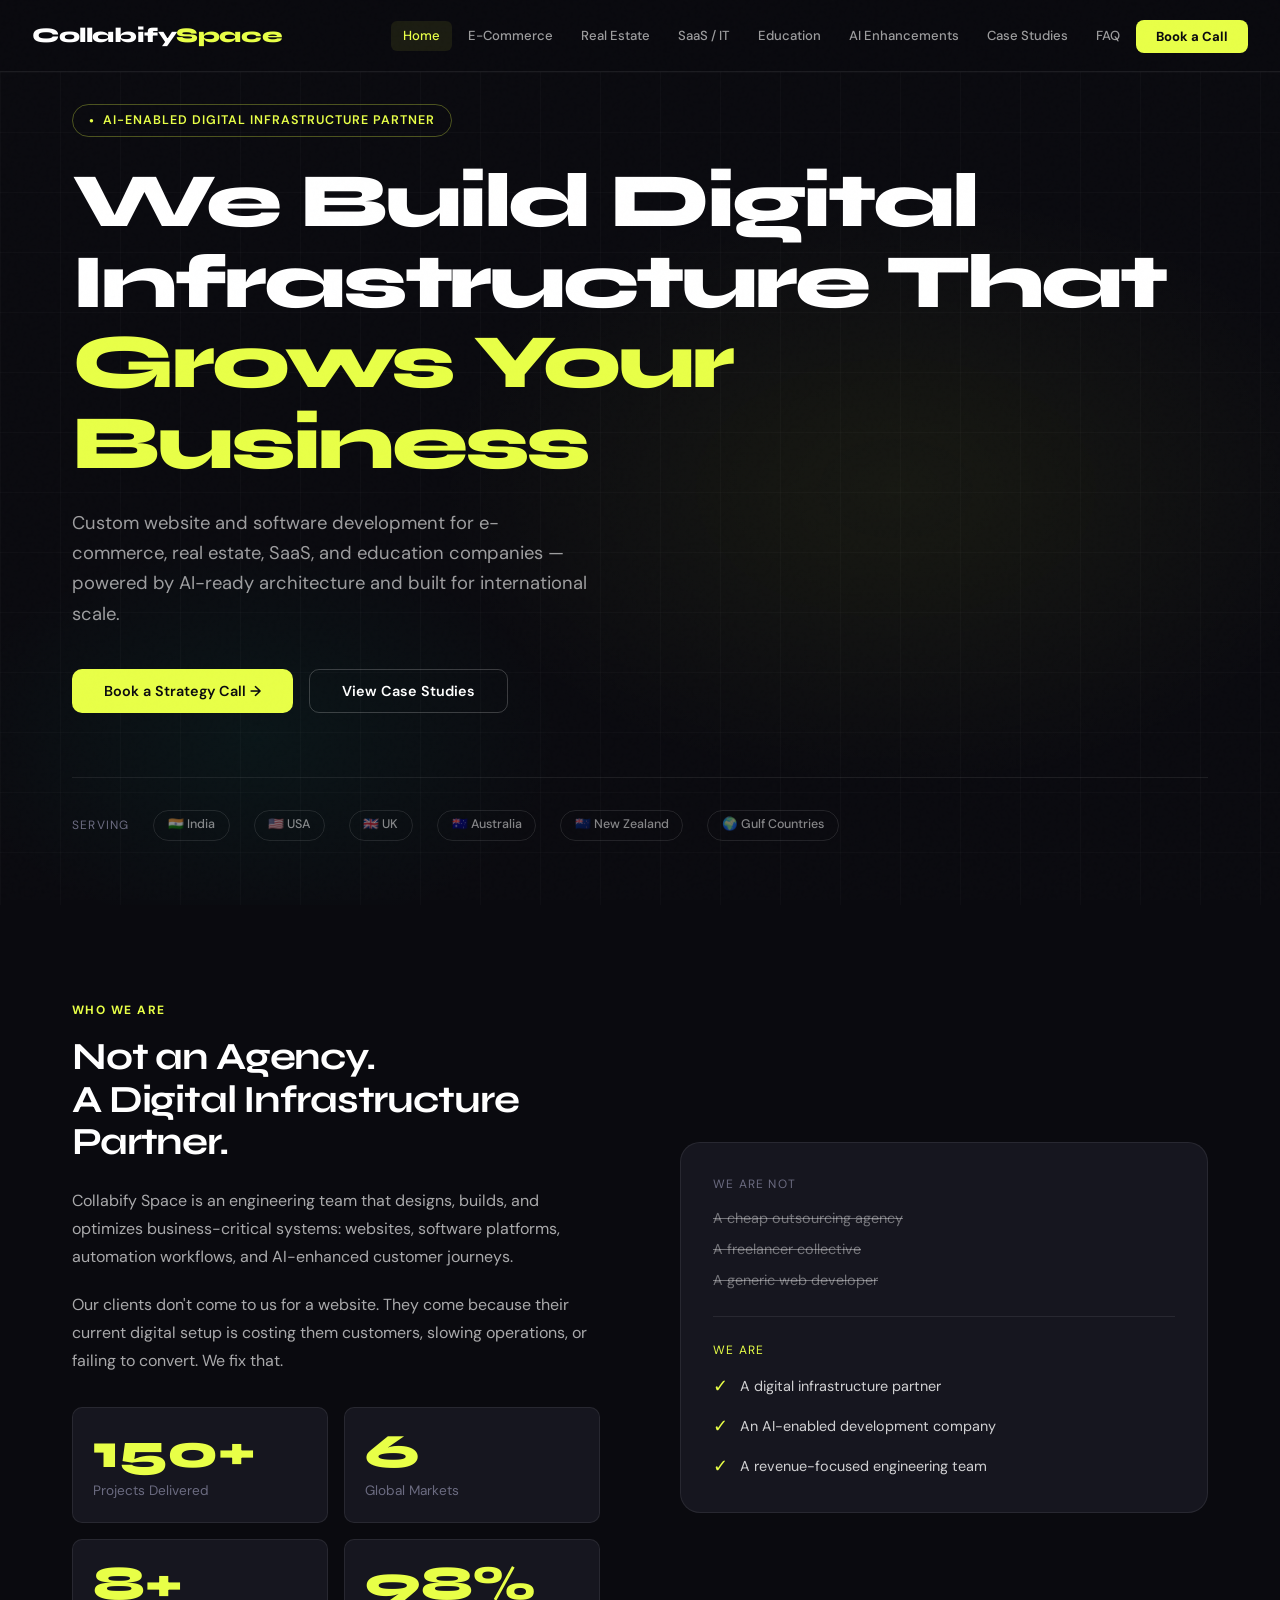
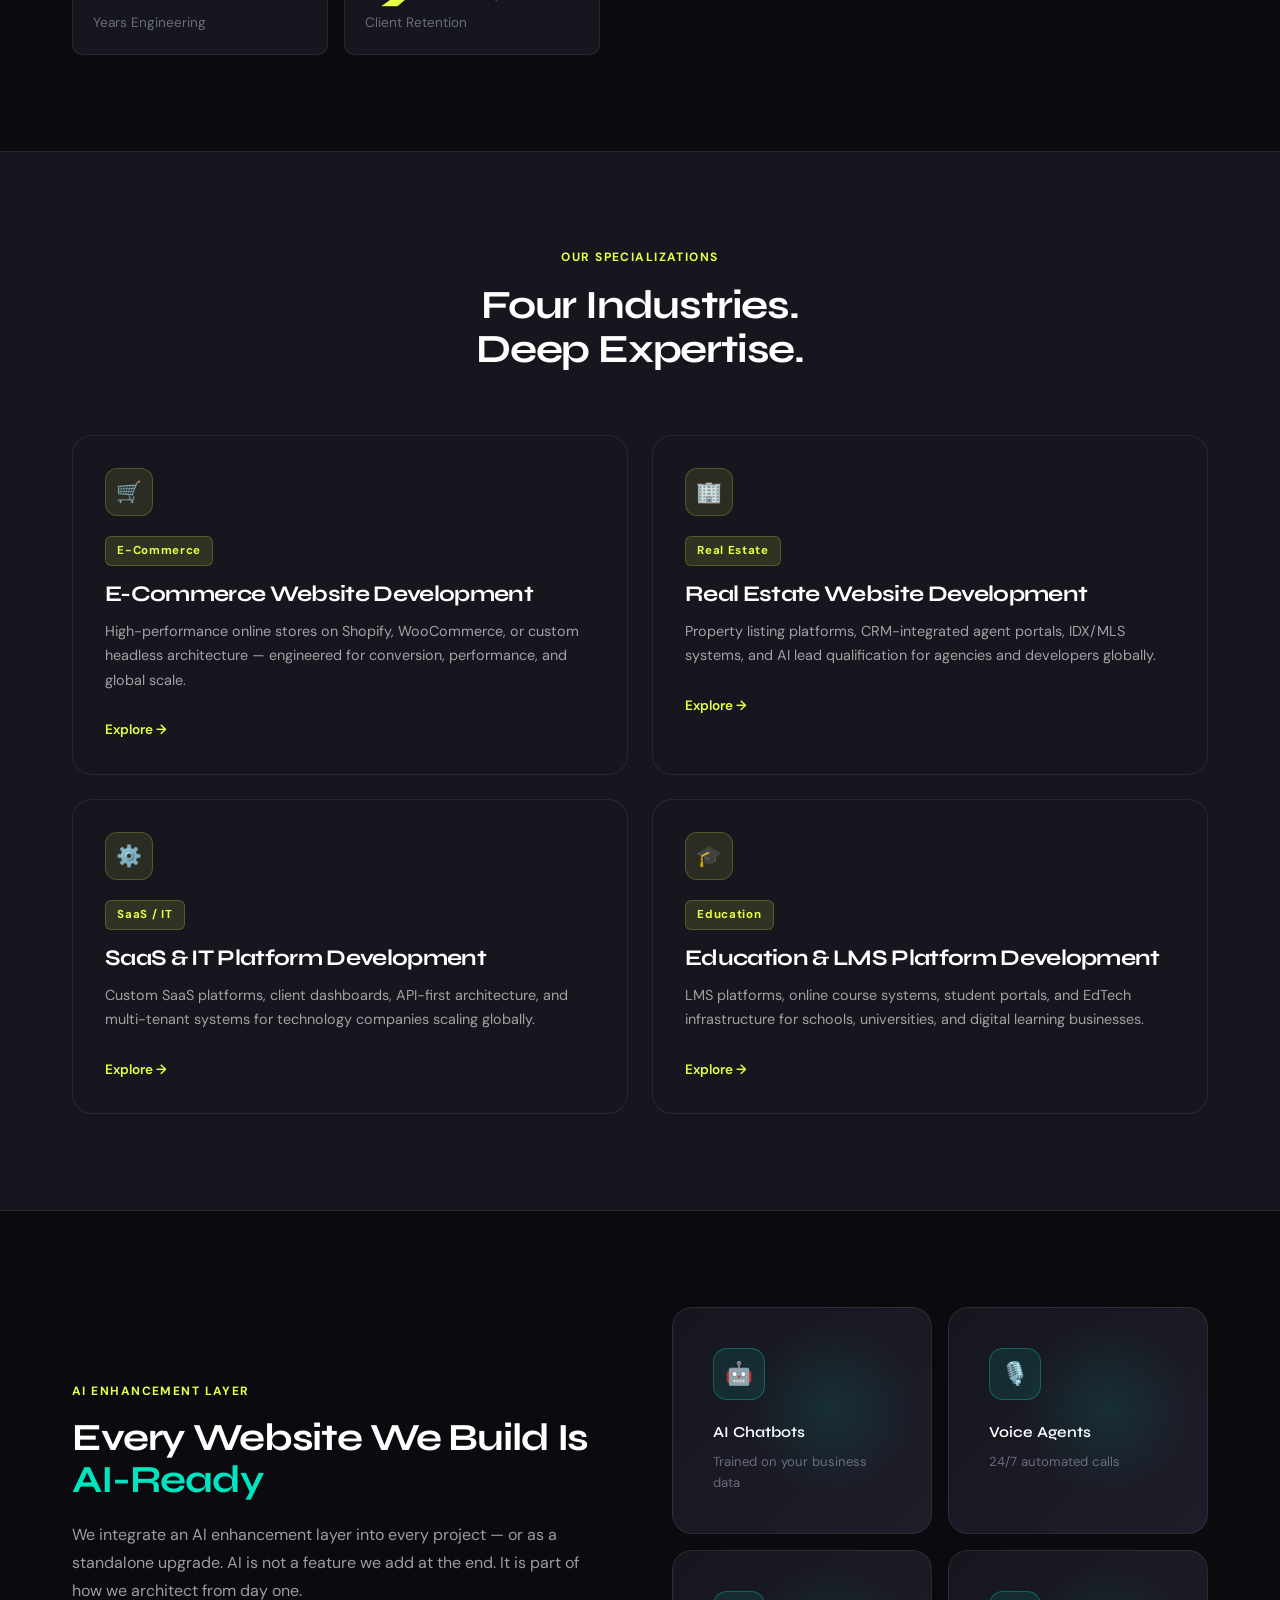
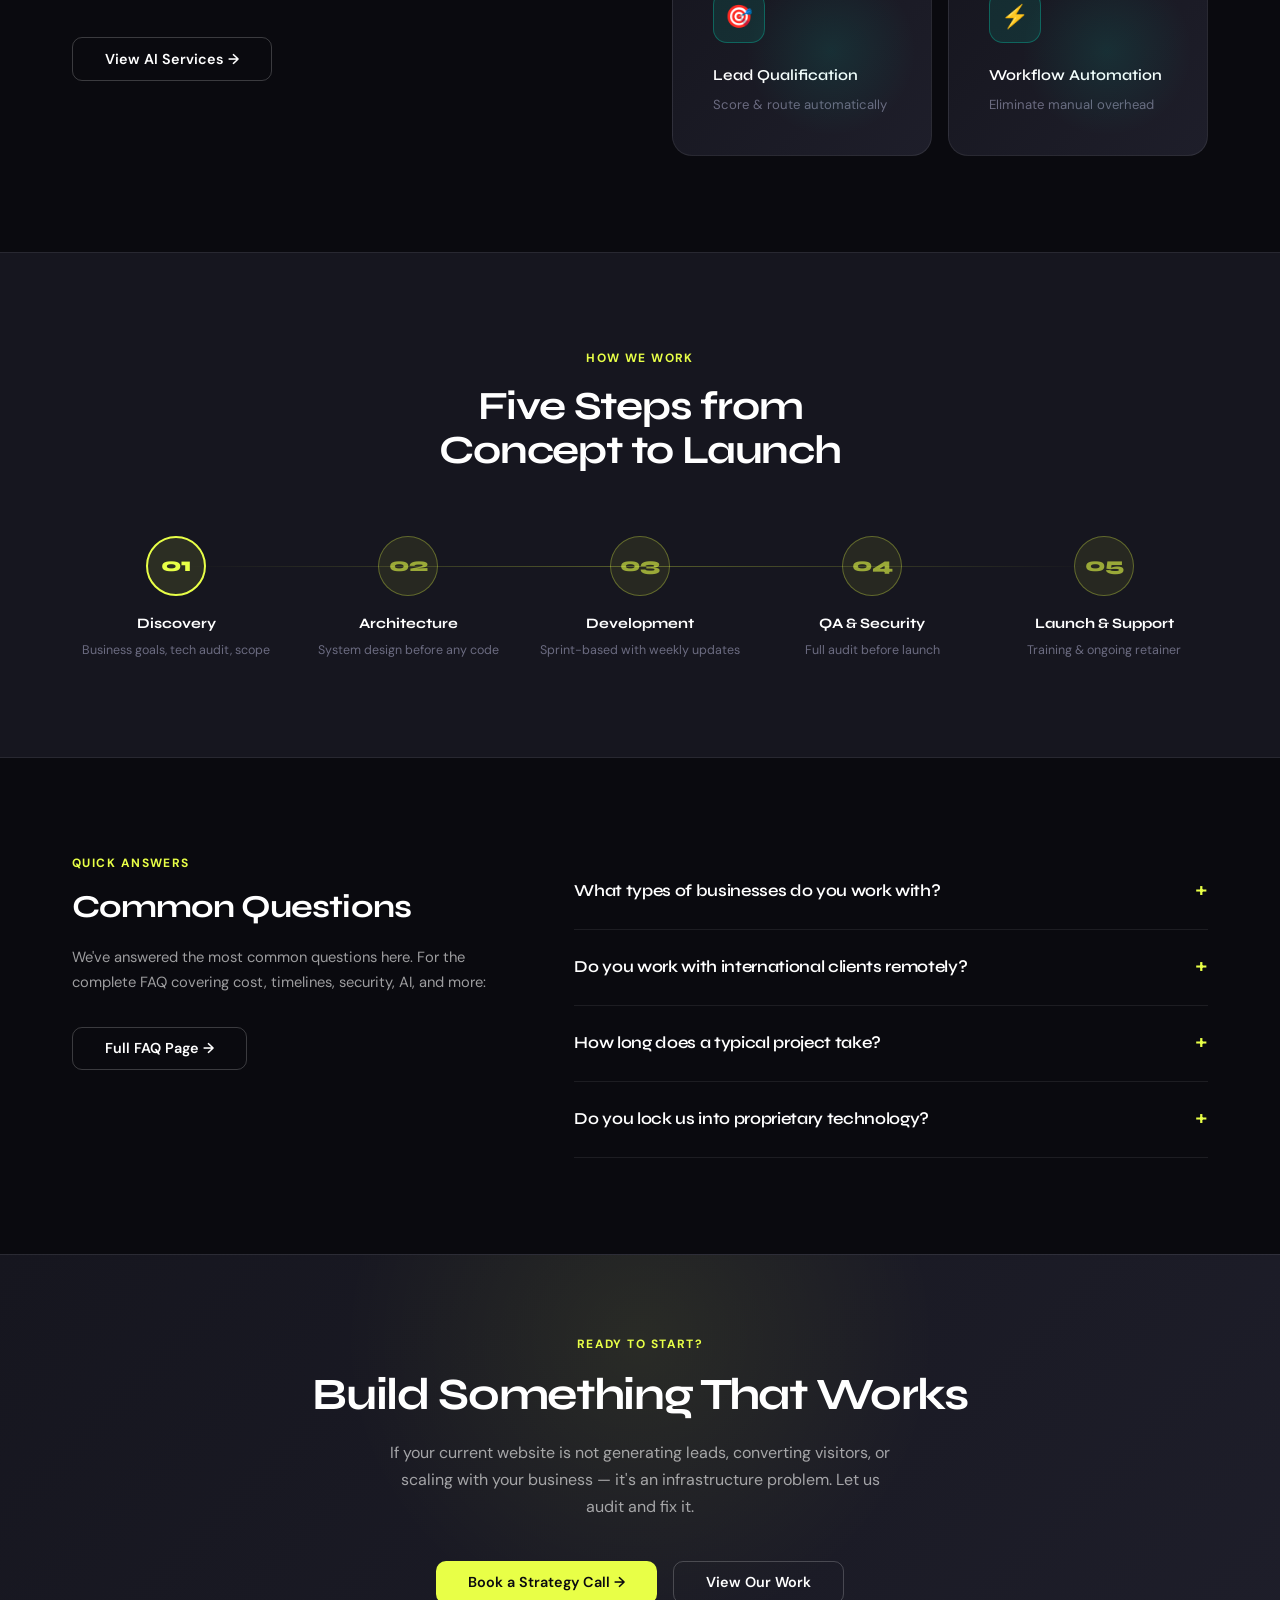
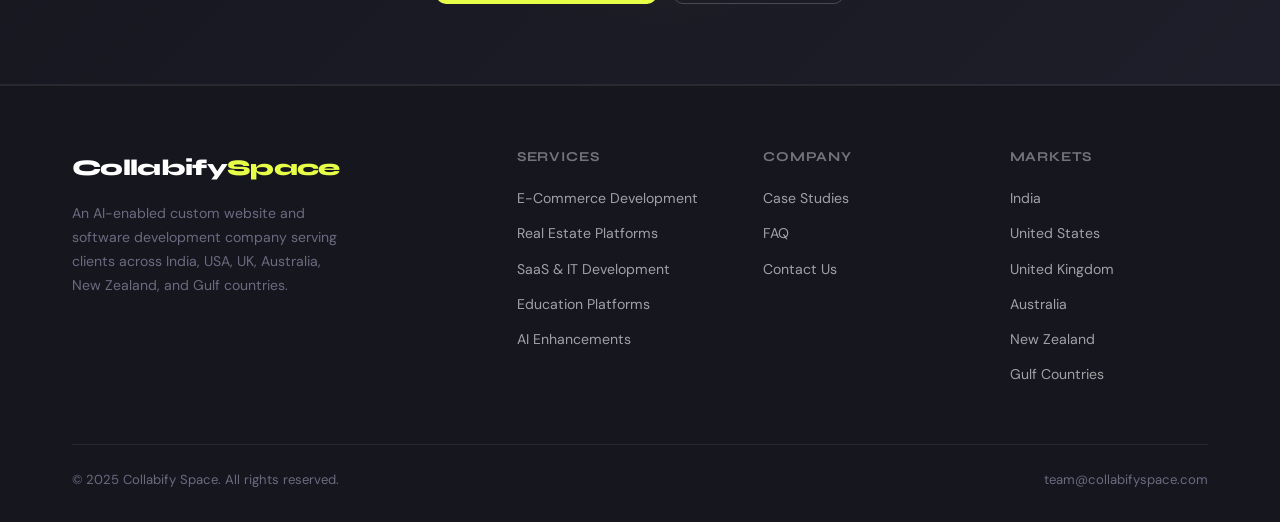
==== commit 8778b042: "completed work" ====
--- a/collabify-space-website.html
+++ b/collabify-space-website.html
@@ -968,7 +968,7 @@
       <h2 style="font-size:2.8rem;margin-bottom:1.25rem;">Build Something That Works</h2>
       <p style="color:rgba(255,255,255,0.6);max-width:500px;margin:0 auto 2.5rem;line-height:1.7;">If your current website is not generating leads, converting visitors, or scaling with your business — it's an infrastructure problem. Let us audit and fix it.</p>
       <div style="display:flex;gap:1rem;justify-content:center;flex-wrap:wrap;">
-        <a class="btn btn-primary" href="mailto:hello@collabifyspace.com">Book a Strategy Call →</a>
+        <a class="btn btn-primary" href="mailto:team@collabifyspace.com">Book a Strategy Call →</a>
         <a class="btn btn-outline" onclick="showPage('casestudies')">View Our Work</a>
       </div>
     </div>
@@ -997,7 +997,7 @@
           <ul>
             <li><a onclick="showPage('casestudies')">Case Studies</a></li>
             <li><a onclick="showPage('faq')">FAQ</a></li>
-            <li><a href="mailto:hello@collabifyspace.com">Contact Us</a></li>
+            <li><a href="mailto:team@collabifyspace.com">Contact Us</a></li>
           </ul>
         </div>
         <div class="footer-col">
@@ -1014,7 +1014,7 @@
       </div>
       <div class="footer-bottom">
         <span>© 2025 Collabify Space. All rights reserved.</span>
-        <span>hello@collabifyspace.com</span>
+        <span>team@collabifyspace.com</span>
       </div>
     </div>
   </footer>
@@ -1031,7 +1031,7 @@
       <h1>E-Commerce Website Development That Converts Browsers Into Buyers</h1>
       <p>We build online stores designed around your customer's purchase journey — from single-product DTC brands to multi-category marketplaces engineered for performance, scalability, and revenue growth.</p>
       <div style="margin-top:2rem;display:flex;gap:1rem;flex-wrap:wrap;">
-        <a class="btn btn-primary" href="mailto:hello@collabifyspace.com">Start Your Project →</a>
+        <a class="btn btn-primary" href="mailto:team@collabifyspace.com">Start Your Project →</a>
         <a class="btn btn-outline" onclick="showPage('casestudies')">See Case Studies</a>
       </div>
     </div>
@@ -1234,7 +1234,7 @@
     <div class="container" style="position:relative;z-index:1;">
       <h2 style="font-size:2.5rem;margin-bottom:1rem;">Build a Store Designed to Convert</h2>
       <p style="color:rgba(255,255,255,0.6);max-width:480px;margin:0 auto 2rem;">If your store isn't performing at the level your product deserves, the problem is almost certainly architectural.</p>
-      <a class="btn btn-primary" href="mailto:hello@collabifyspace.com">Get a Technical Audit →</a>
+      <a class="btn btn-primary" href="mailto:team@collabifyspace.com">Get a Technical Audit →</a>
     </div>
   </div>
   <div id="ecom-footer"></div>
@@ -1251,7 +1251,7 @@
       <h1>Real Estate Website Development Built for Lead Generation and Property Sales</h1>
       <p>We build digital infrastructure for real estate professionals who understand that their website is their highest-leverage sales tool — agent portals, property search platforms, and CRM-integrated listing systems built for the markets where you operate.</p>
       <div style="margin-top:2rem;display:flex;gap:1rem;flex-wrap:wrap;">
-        <a class="btn btn-primary" href="mailto:hello@collabifyspace.com">Request a Platform Audit →</a>
+        <a class="btn btn-primary" href="mailto:team@collabifyspace.com">Request a Platform Audit →</a>
         <a class="btn btn-outline" onclick="showPage('casestudies')">Real Estate Case Study</a>
       </div>
     </div>
@@ -1375,7 +1375,7 @@
     <div class="container" style="position:relative;z-index:1;">
       <h2 style="font-size:2.5rem;margin-bottom:1rem;">Your Website Should Be Your Best Agent</h2>
       <p style="color:rgba(255,255,255,0.6);max-width:480px;margin:0 auto 2rem;">If your current site isn't qualifying leads and converting traffic into appointments, it's underperforming at a cost to your business every day.</p>
-      <a class="btn btn-primary" href="mailto:hello@collabifyspace.com">Request a Real Estate Audit →</a>
+      <a class="btn btn-primary" href="mailto:team@collabifyspace.com">Request a Real Estate Audit →</a>
     </div>
   </div>
   <div id="re-footer"></div>
@@ -1392,7 +1392,7 @@
       <h1>Custom SaaS Platform & IT Website Development for Technology Businesses Scaling Globally</h1>
       <p>We build the digital foundation that technology companies need to acquire customers, onboard them smoothly, and retain them at scale — marketing websites that convert and SaaS platforms that perform.</p>
       <div style="margin-top:2rem;display:flex;gap:1rem;flex-wrap:wrap;">
-        <a class="btn btn-primary" href="mailto:hello@collabifyspace.com">Request Architecture Review →</a>
+        <a class="btn btn-primary" href="mailto:team@collabifyspace.com">Request Architecture Review →</a>
         <a class="btn btn-outline" onclick="showPage('casestudies')">View Case Studies</a>
       </div>
     </div>
@@ -1498,7 +1498,7 @@
     <div class="container" style="position:relative;z-index:1;">
       <h2 style="font-size:2.5rem;margin-bottom:1rem;">Your Product Deserves Engineering That Matches Its Ambition</h2>
       <p style="color:rgba(255,255,255,0.6);max-width:480px;margin:0 auto 2rem;">Technical infrastructure decisions today determine your ceiling in three years. Let us architect it correctly from the start.</p>
-      <a class="btn btn-primary" href="mailto:hello@collabifyspace.com">Discuss Your Product Roadmap →</a>
+      <a class="btn btn-primary" href="mailto:team@collabifyspace.com">Discuss Your Product Roadmap →</a>
     </div>
   </div>
   <div id="saas-footer"></div>
@@ -1515,7 +1515,7 @@
       <h1>Education Website and Learning Platform Development for Schools, EdTech Companies, and Online Learning Businesses</h1>
       <p>We build digital learning infrastructure — from admissions websites that convert applicants to full-featured LMS platforms that deliver, track, and monetize education at scale.</p>
       <div style="margin-top:2rem;display:flex;gap:1rem;flex-wrap:wrap;">
-        <a class="btn btn-primary" href="mailto:hello@collabifyspace.com">Request a Platform Consultation →</a>
+        <a class="btn btn-primary" href="mailto:team@collabifyspace.com">Request a Platform Consultation →</a>
         <a class="btn btn-outline" onclick="showPage('casestudies')">EdTech Case Study</a>
       </div>
     </div>
@@ -1615,7 +1615,7 @@
     <div class="container" style="position:relative;z-index:1;">
       <h2 style="font-size:2.5rem;margin-bottom:1rem;">Build the Learning Platform Your Students Deserve</h2>
       <p style="color:rgba(255,255,255,0.6);max-width:480px;margin:0 auto 2rem;">Stop paying per-student fees to platforms you don't own. Build infrastructure that grows with you.</p>
-      <a class="btn btn-primary" href="mailto:hello@collabifyspace.com">Request an Education Platform Consultation →</a>
+      <a class="btn btn-primary" href="mailto:team@collabifyspace.com">Request an Education Platform Consultation →</a>
     </div>
   </div>
   <div id="edu-footer"></div>
@@ -1632,7 +1632,7 @@
       <h1>AI Enhancements for Websites and Software Platforms That <em style="font-style:normal;color:var(--accent2);">Automate, Qualify, and Convert</em></h1>
       <p>AI is not a product. It is a capability layer that, when properly integrated into your digital systems, reduces operational overhead, accelerates revenue cycles, and creates customer experiences your competitors cannot replicate manually.</p>
       <div style="margin-top:2rem;display:flex;gap:1rem;flex-wrap:wrap;">
-        <a class="btn btn-primary" href="mailto:hello@collabifyspace.com">Book an AI Consultation →</a>
+        <a class="btn btn-primary" href="mailto:team@collabifyspace.com">Book an AI Consultation →</a>
       </div>
     </div>
   </div>
@@ -1811,7 +1811,7 @@
     <div class="container" style="position:relative;z-index:1;">
       <h2 style="font-size:2.5rem;margin-bottom:1rem;">Add Intelligence to Your Digital Infrastructure</h2>
       <p style="color:rgba(255,255,255,0.6);max-width:500px;margin:0 auto 2rem;">If your website handles hundreds of inquiries and your team manually processes every one — you have an automation opportunity.</p>
-      <a class="btn btn-primary" href="mailto:hello@collabifyspace.com">Book an AI Enhancement Consultation →</a>
+      <a class="btn btn-primary" href="mailto:team@collabifyspace.com">Book an AI Enhancement Consultation →</a>
     </div>
   </div>
   <div id="ai-footer"></div>
@@ -1983,7 +1983,7 @@
     <div class="container" style="position:relative;z-index:1;">
       <h2 style="font-size:2.5rem;margin-bottom:1rem;">See What We Could Build for Your Business</h2>
       <p style="color:rgba(255,255,255,0.6);max-width:480px;margin:0 auto 2rem;">Every project begins with understanding your specific business problem. We don't apply templates — we apply experience.</p>
-      <a class="btn btn-primary" href="mailto:hello@collabifyspace.com">Book a Discovery Call →</a>
+      <a class="btn btn-primary" href="mailto:team@collabifyspace.com">Book a Discovery Call →</a>
     </div>
   </div>
   <div id="cs-footer"></div>
@@ -2032,7 +2032,7 @@
     <div class="container" style="position:relative;z-index:1;">
       <h2 style="font-size:2.5rem;margin-bottom:1rem;">Still Have Questions?</h2>
       <p style="color:rgba(255,255,255,0.6);max-width:400px;margin:0 auto 2rem;">We respond to qualified inquiries within one business day.</p>
-      <a class="btn btn-primary" href="mailto:hello@collabifyspace.com">Contact Us →</a>
+      <a class="btn btn-primary" href="mailto:team@collabifyspace.com">Contact Us →</a>
     </div>
   </div>
   <div id="faq-footer"></div>
@@ -2064,7 +2064,7 @@
           <ul>
             <li><a onclick="showPage('casestudies')">Case Studies</a></li>
             <li><a onclick="showPage('faq')">FAQ</a></li>
-            <li><a href="mailto:hello@collabifyspace.com">Contact Us</a></li>
+            <li><a href="mailto:team@collabifyspace.com">Contact Us</a></li>
           </ul>
         </div>
         <div class="footer-col">
@@ -2080,7 +2080,7 @@
       </div>
       <div class="footer-bottom">
         <span>© 2025 Collabify Space. All rights reserved.</span>
-        <span>hello@collabifyspace.com</span>
+        <span>team@collabifyspace.com</span>
       </div>
     </div>
   </footer>
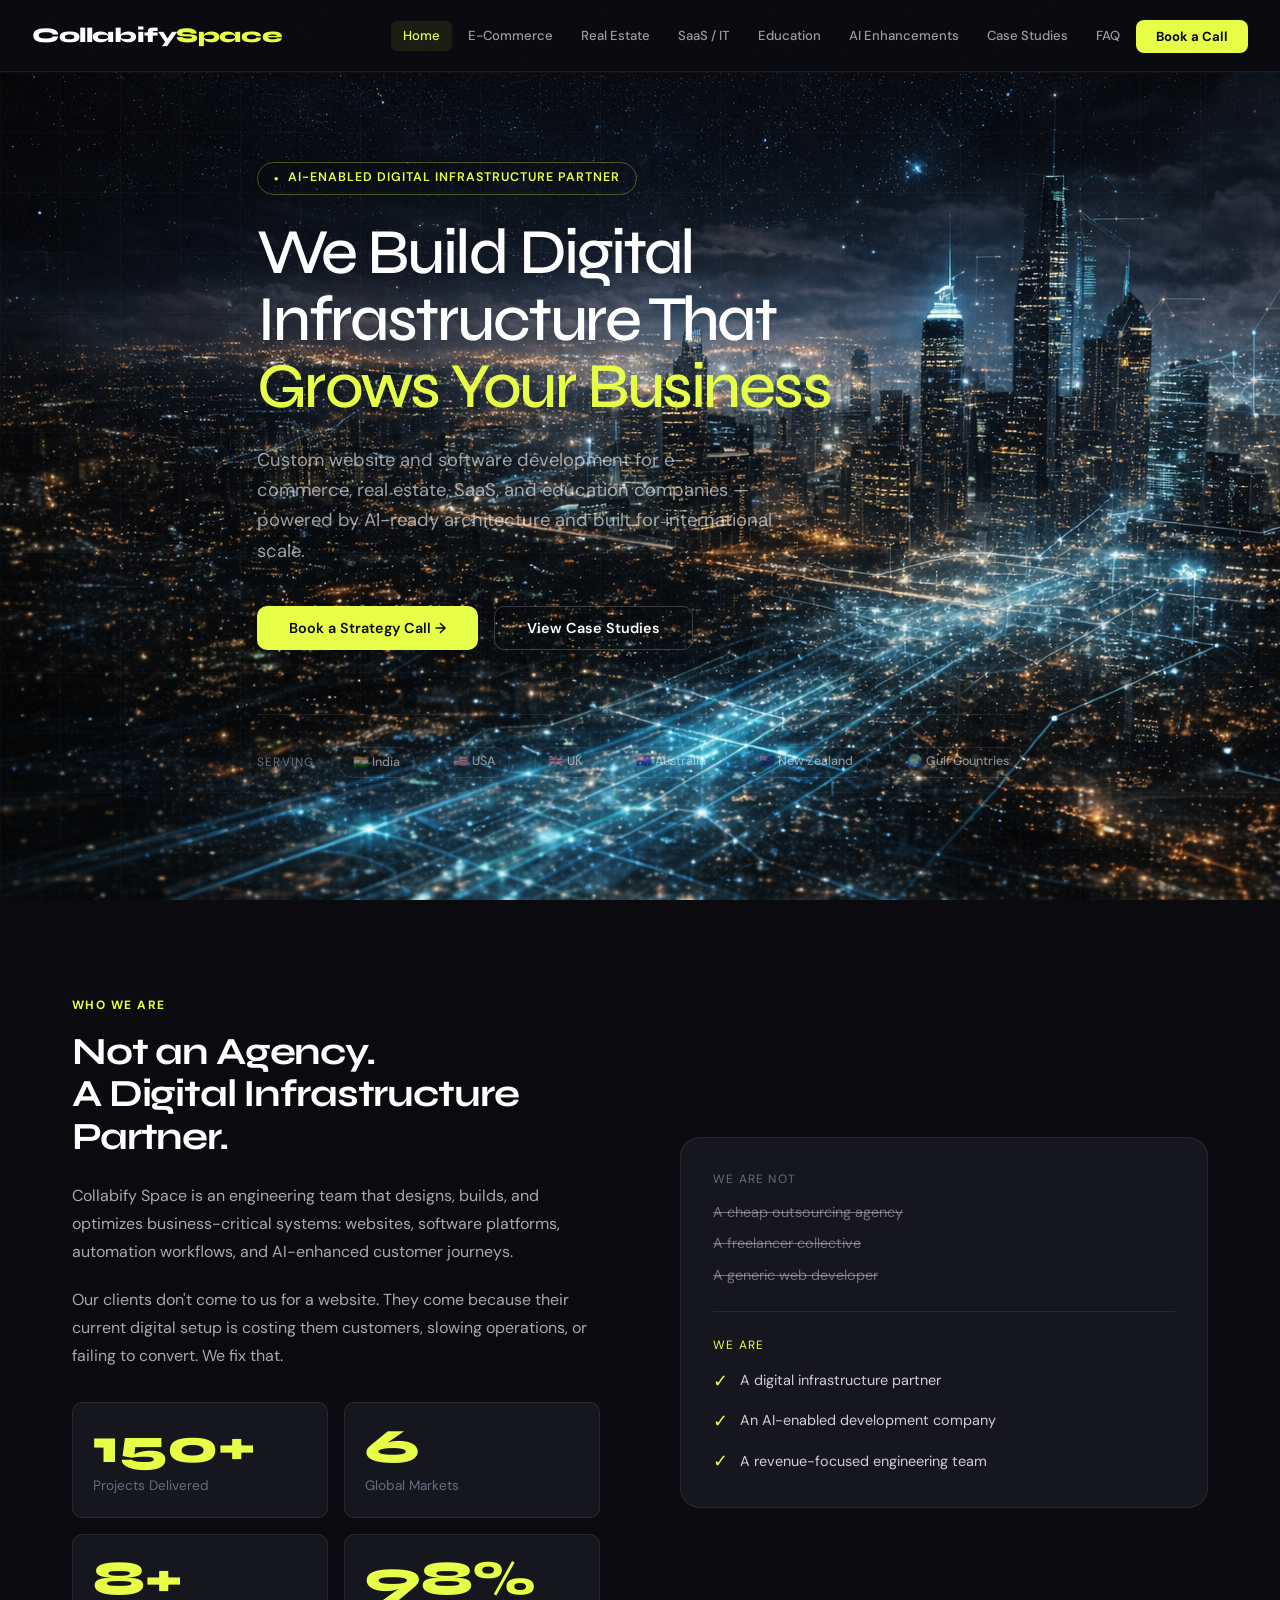
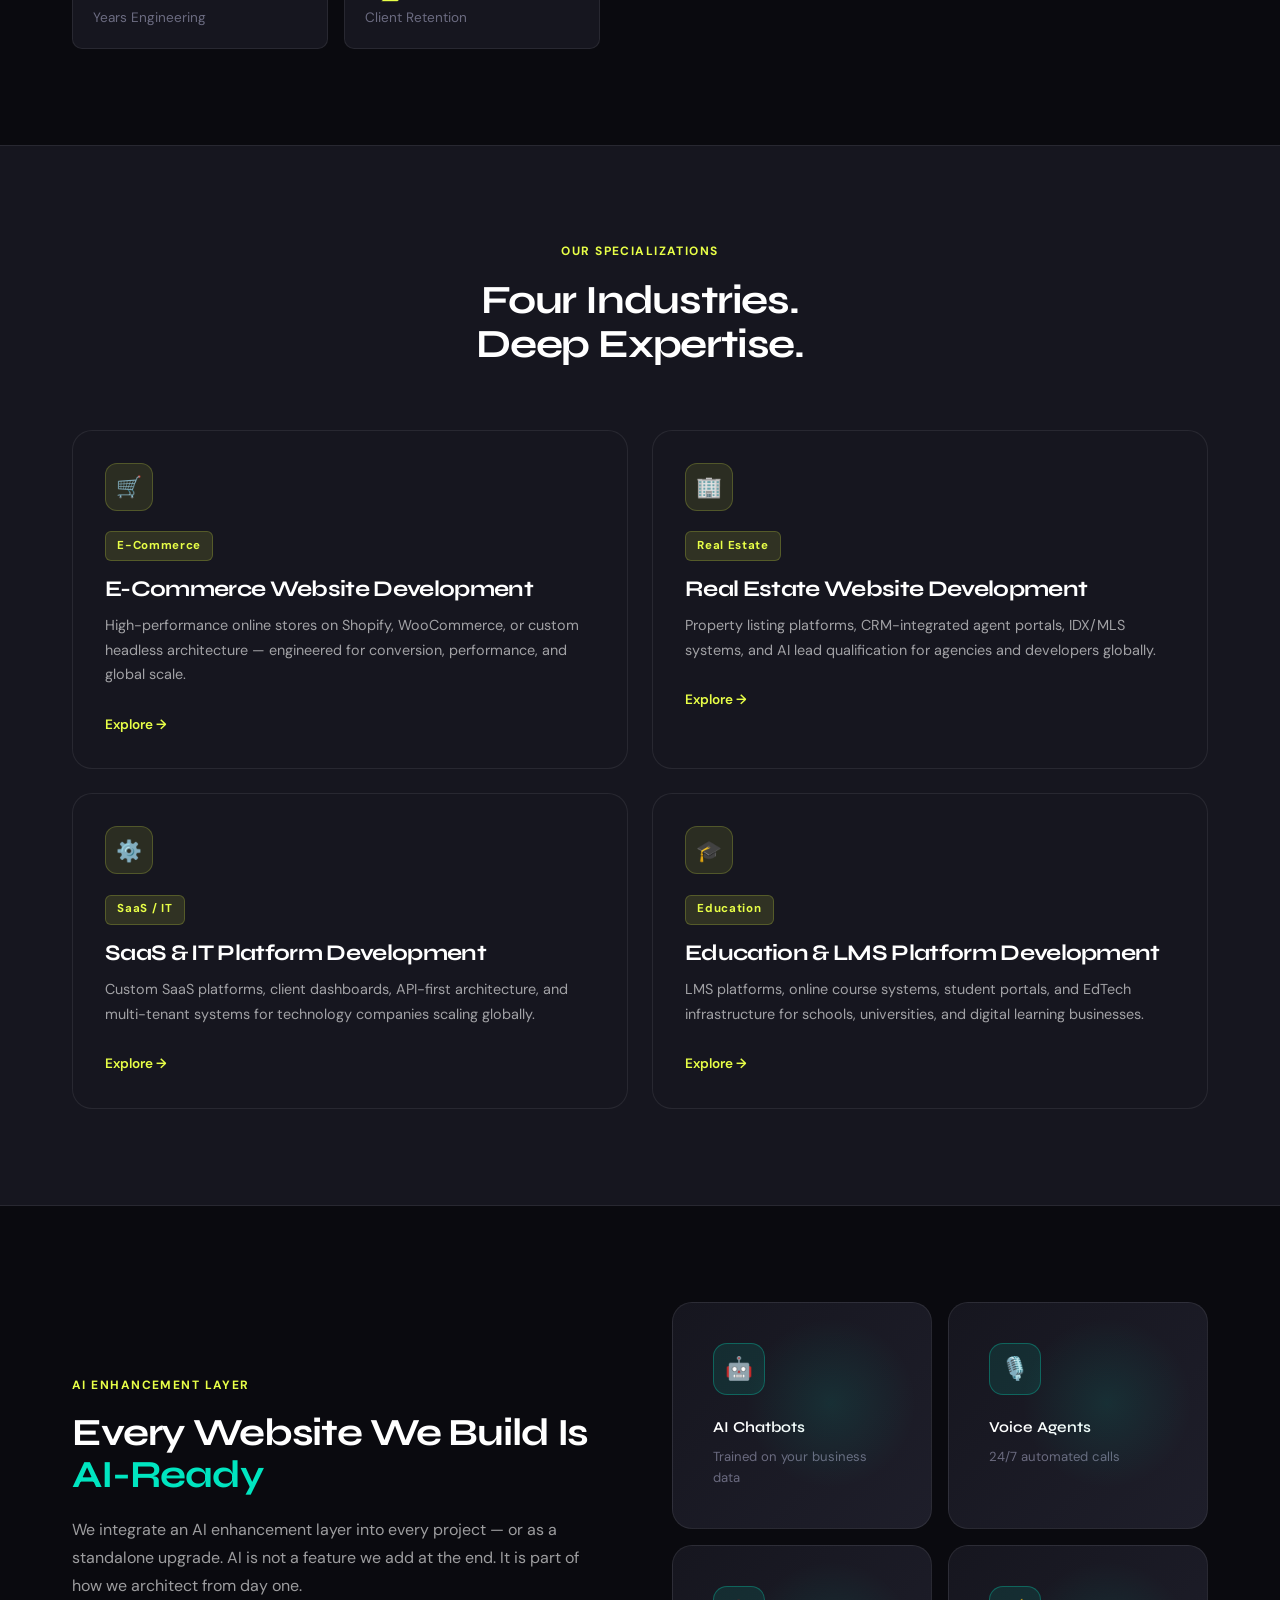
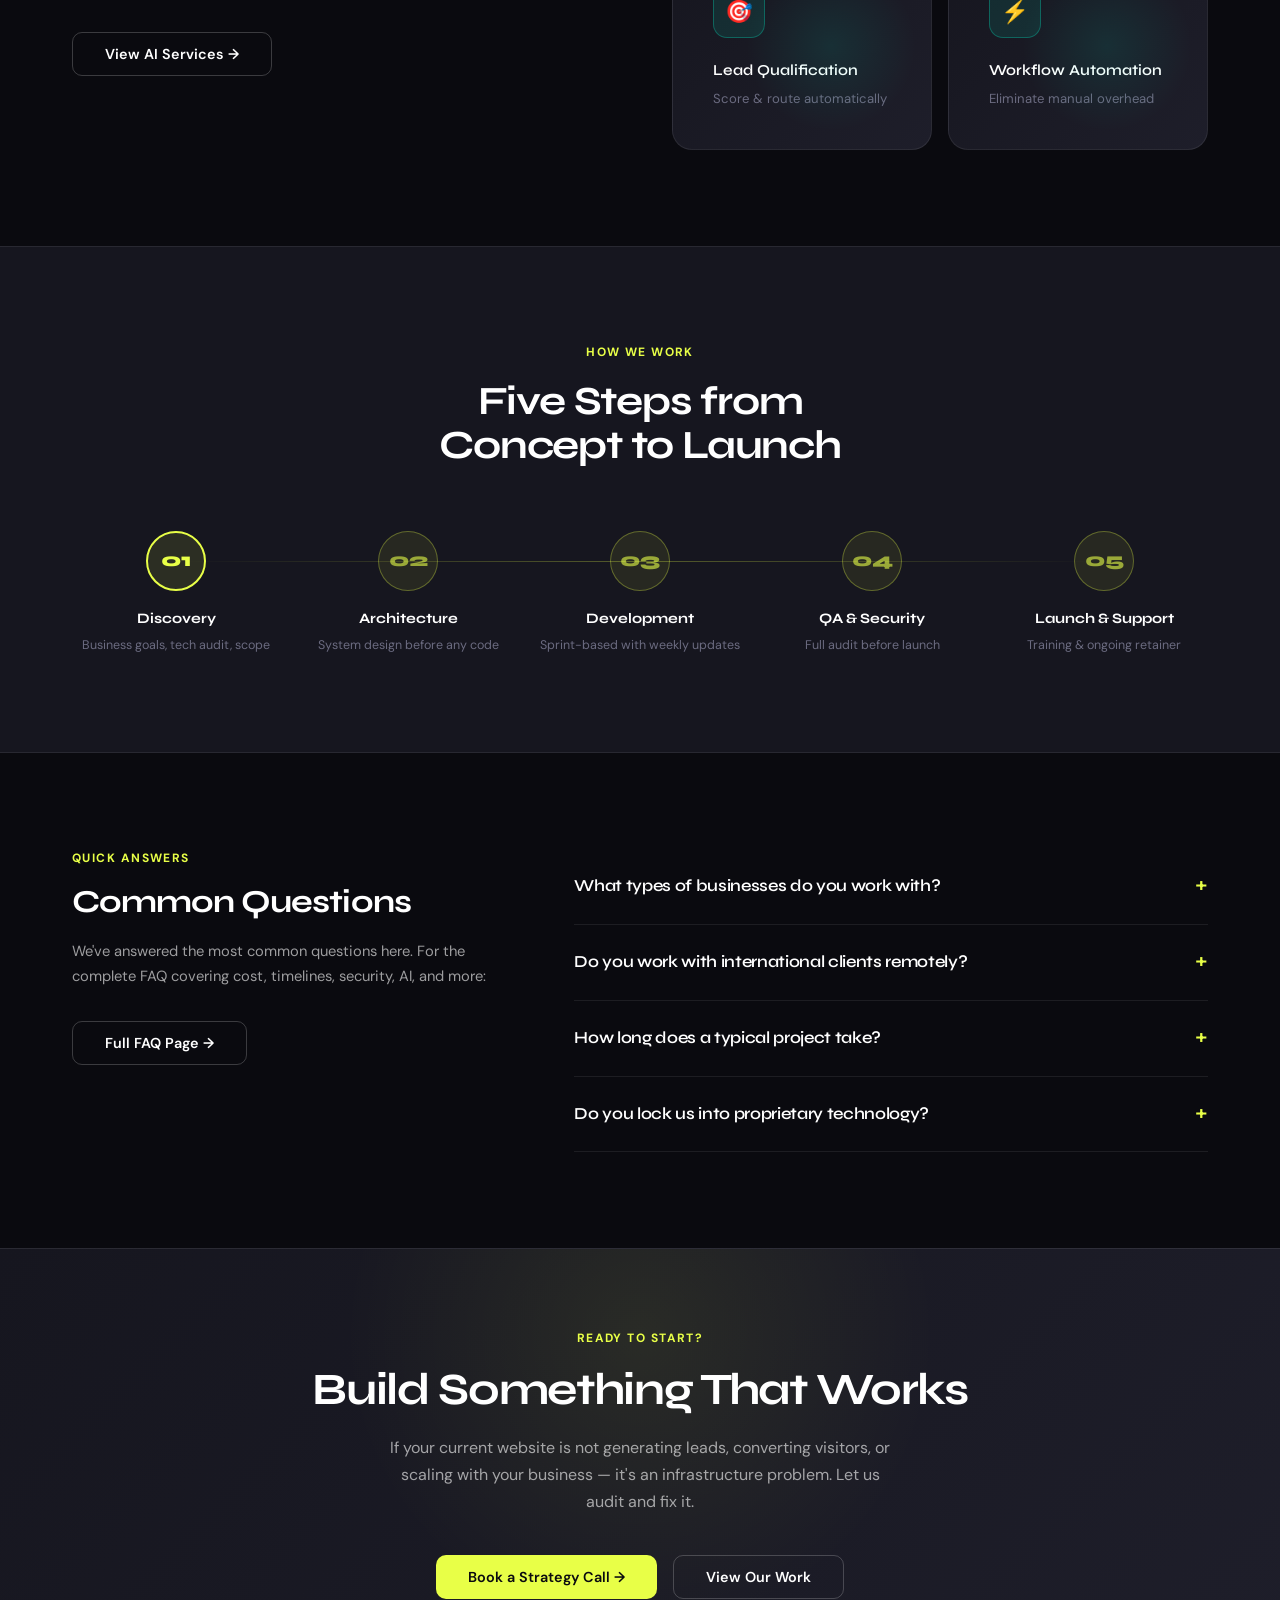
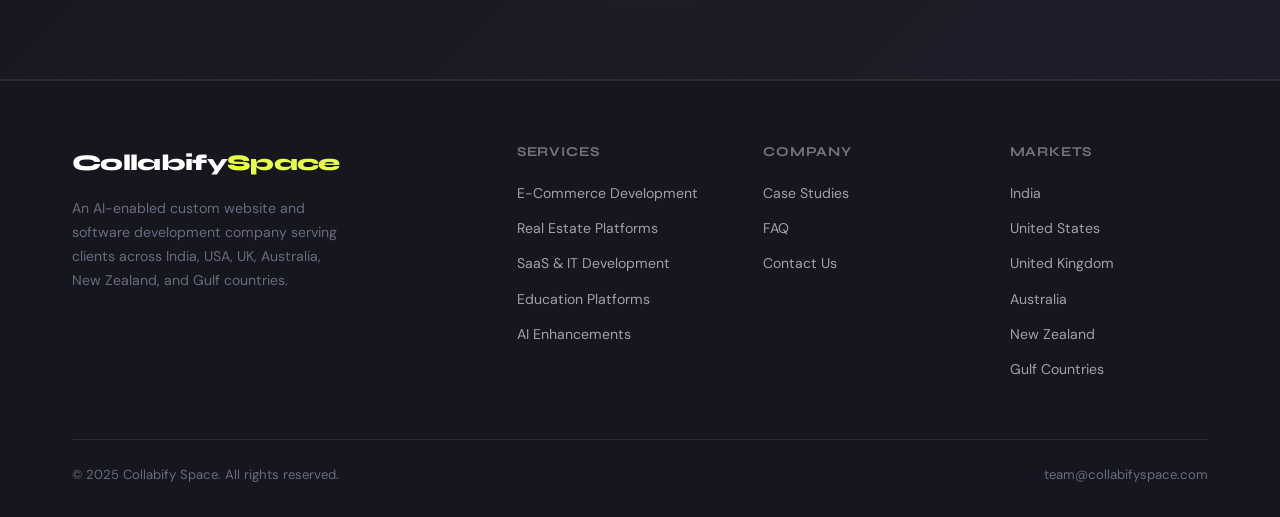
==== commit 99e8856a: "completed chamges" ====
--- a/collabify-space-website.html
+++ b/collabify-space-website.html
@@ -391,9 +391,13 @@
   .hero-bg {
     position: absolute;
     inset: 0;
-    background:
+    background-image:
+      url('images/hero-cityscape.png'),
       radial-gradient(ellipse 60% 60% at 70% 50%, rgba(232,255,71,0.06) 0%, transparent 60%),
       radial-gradient(ellipse 40% 40% at 20% 80%, rgba(0,229,192,0.05) 0%, transparent 60%);
+  
+    background-repeat: no-repeat, no-repeat, no-repeat;
+    background-attachment: fixed;
   }
   .hero-grid-lines {
     position: absolute;
@@ -405,8 +409,8 @@
   }
 
   .hero h1 {
-    font-size: clamp(2.8rem, 6vw, 5rem);
-    font-weight: 800;
+    font-size: clamp(2rem, 5vw, 5rem);
+    font-weight: 500;
     line-height: 1.05;
     letter-spacing: -0.04em;
     margin-bottom: 1.5rem;
@@ -783,7 +787,7 @@
           </div>
         </div>
         <div>
-          <div style="padding:2rem;background:var(--ink2);border:1px solid var(--border);border-radius:var(--radius-lg);">
+          <div style="padding:2rem;background:var(--ink2);border:1px solid var(--border);border-radius:var(--radius-lg);background-image: url(images/who-are-we.png);">
             <div style="margin-bottom:1.5rem;padding-bottom:1.5rem;border-bottom:1px solid var(--border);">
               <div style="font-size:0.75rem;letter-spacing:0.1em;text-transform:uppercase;color:var(--muted);margin-bottom:0.75rem;">We Are NOT</div>
               <div style="display:flex;flex-direction:column;gap:0.5rem;">
